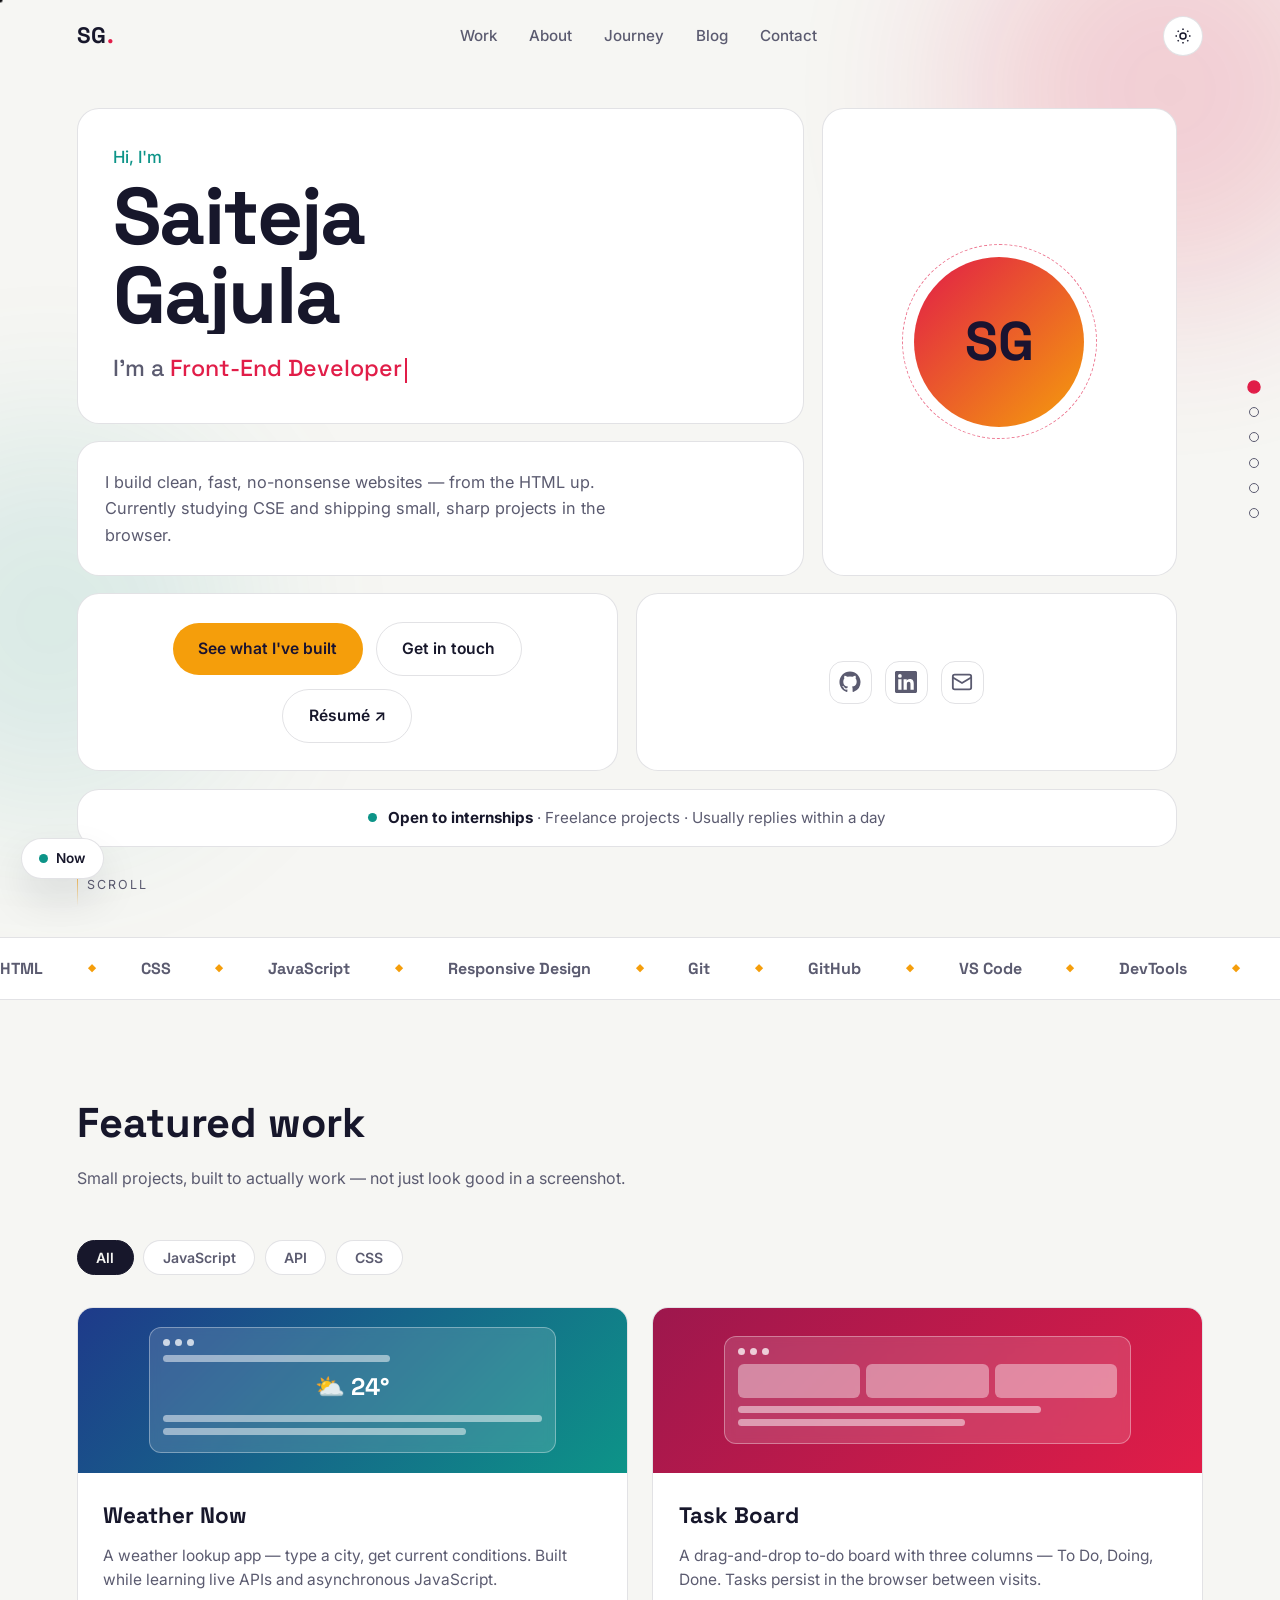
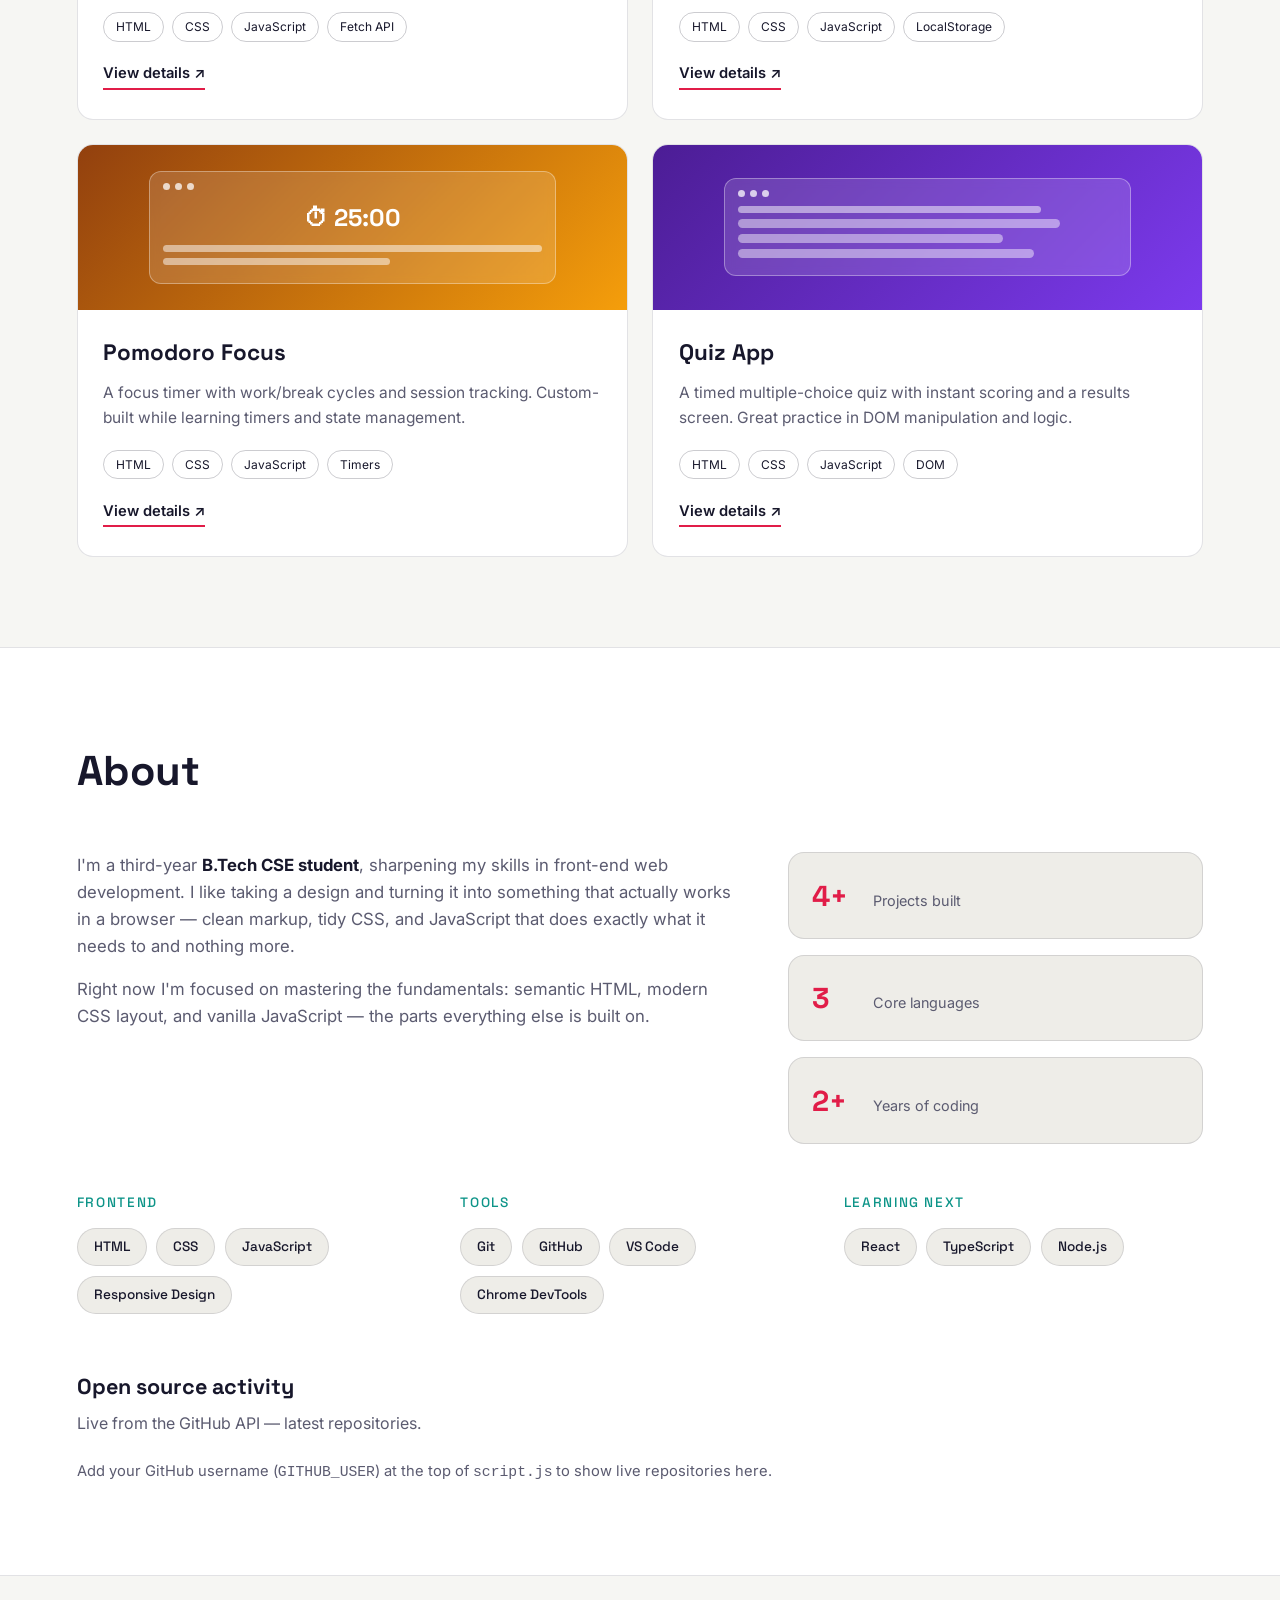
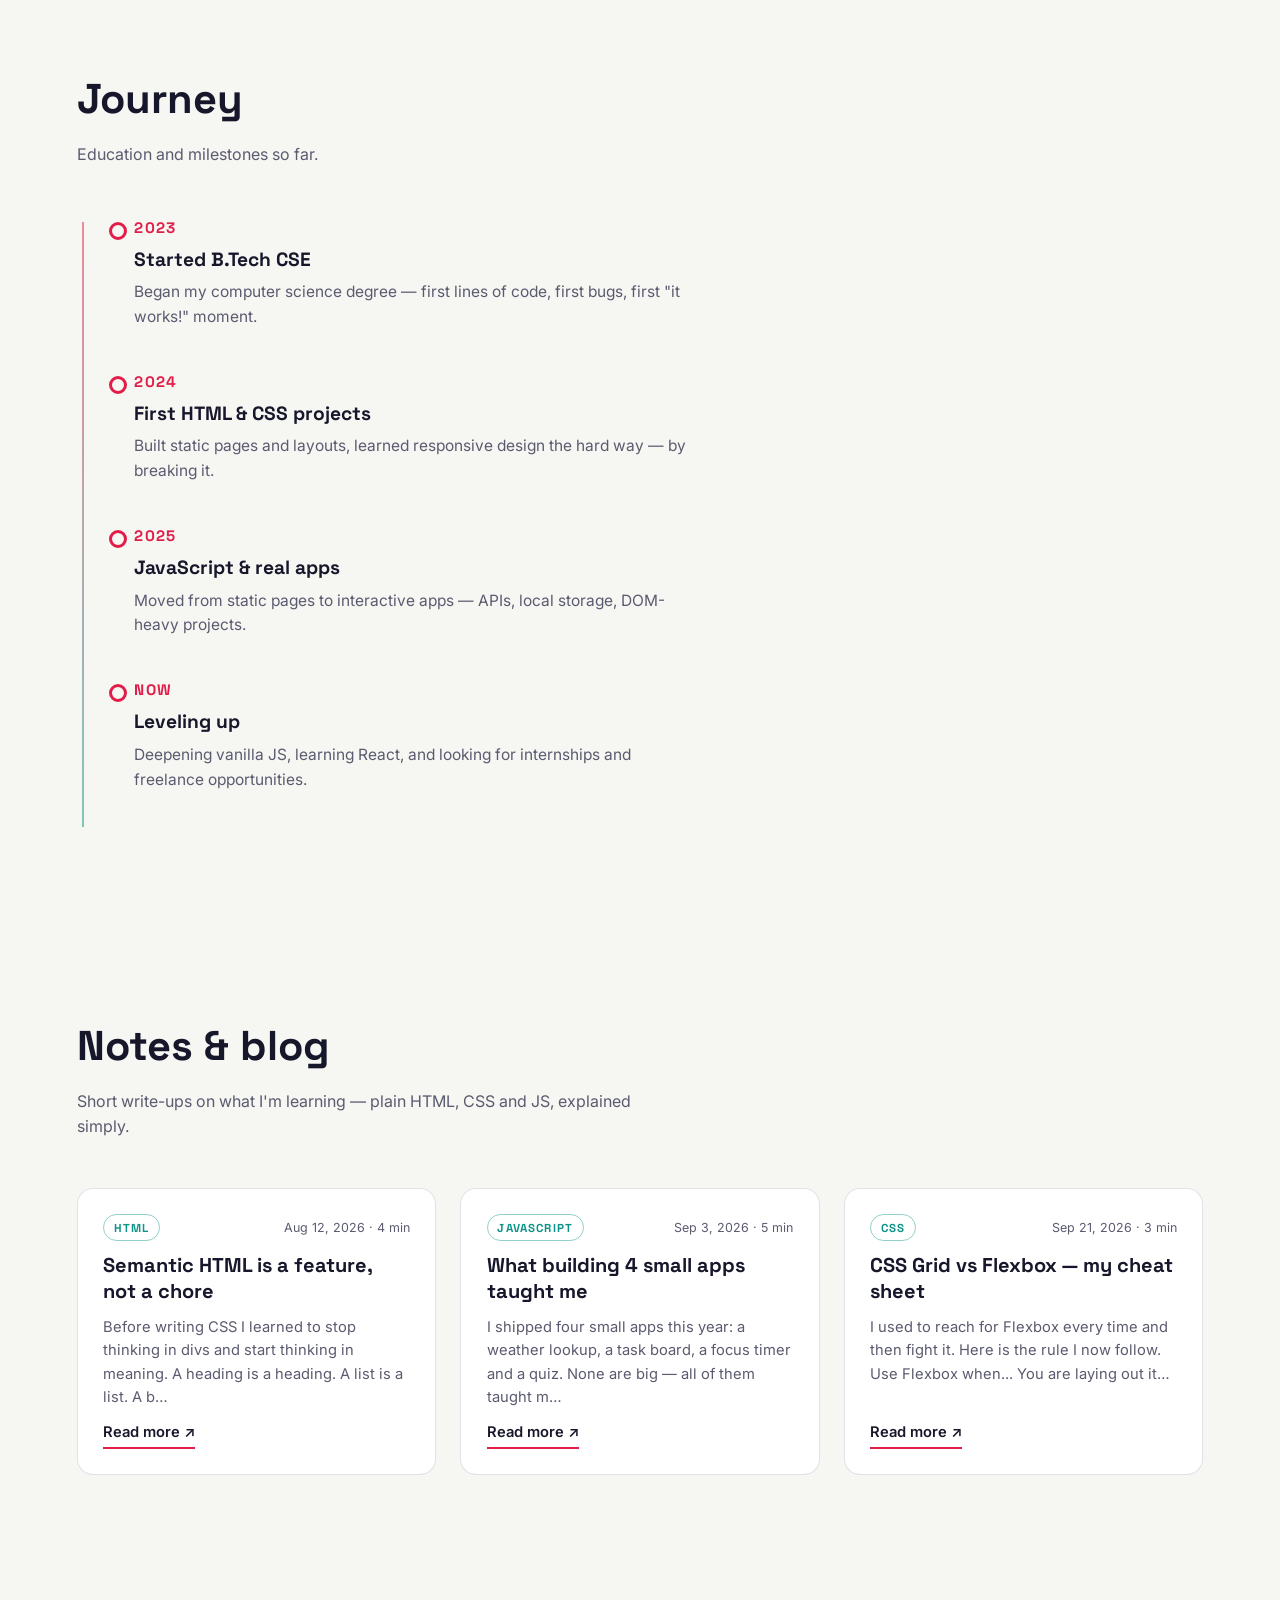
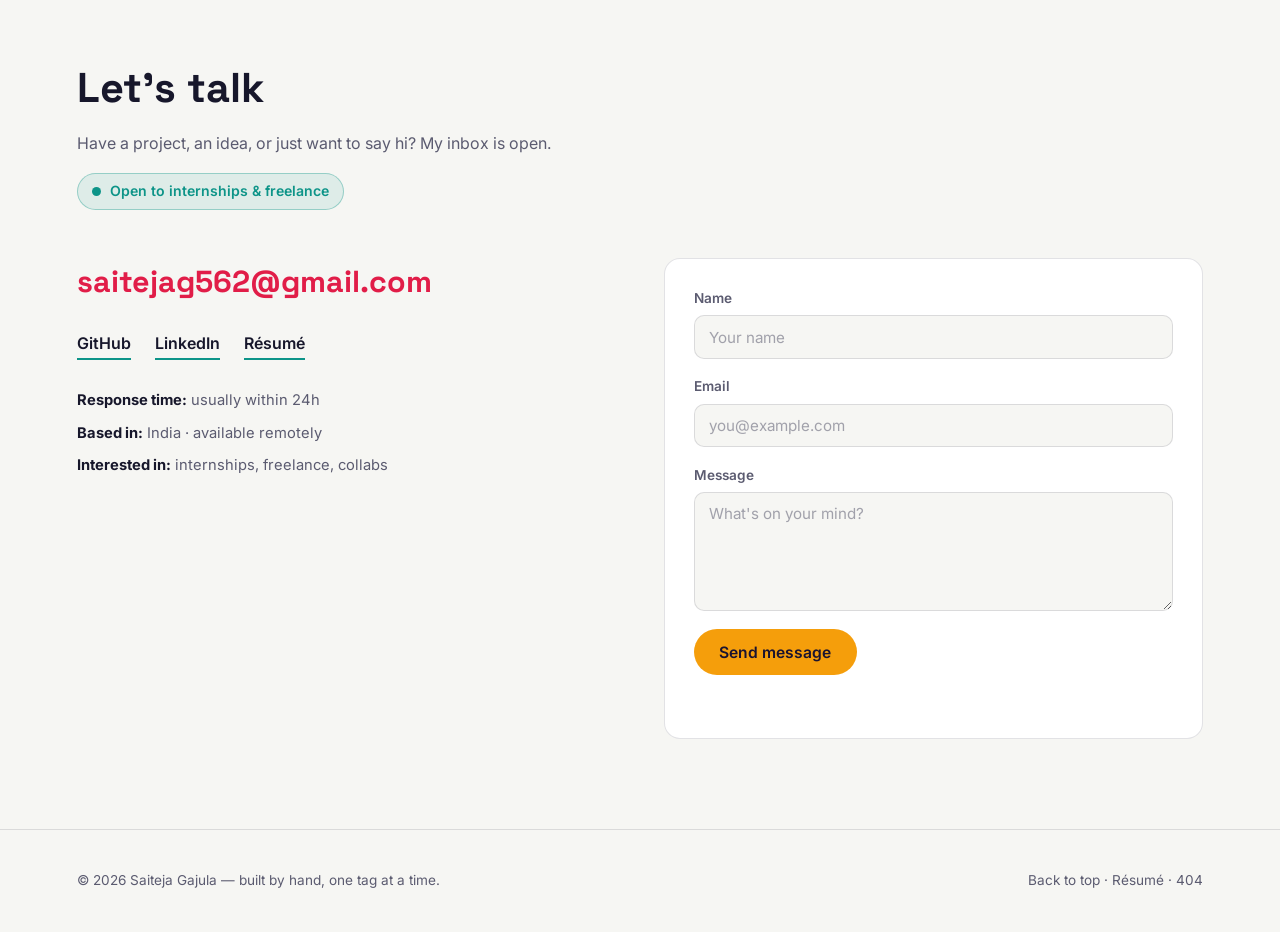
==== index.html @ e269ee2a "Initial portfolio: static site with dark mode, blog, PWA and modals" ====
<!DOCTYPE html>
<html lang="en">
<head>
  <meta charset="UTF-8">
  <meta name="viewport" content="width=device-width, initial-scale=1.0">
  <title>Saiteja Gajula — Front-End Web Developer</title>
  <meta name="description" content="Portfolio of Saiteja Gajula, a front-end web developer and B.Tech CSE student building clean, fast, responsive websites with HTML, CSS and JavaScript.">
  <meta name="author" content="Saiteja Gajula">
  <meta name="color-scheme" content="light dark">
  <meta name="theme-color" id="theme-color" content="#F6F6F3">
  <meta property="og:title" content="Saiteja Gajula — Front-End Web Developer">
  <meta property="og:description" content="I build clean, fast, no-nonsense websites — from the HTML up.">
  <meta property="og:type" content="website">
  <meta property="og:image" content="og.png">
  <meta name="twitter:card" content="summary_large_image">
  <meta name="twitter:title" content="Saiteja Gajula — Front-End Web Developer">
  <meta name="twitter:description" content="I build clean, fast, no-nonsense websites — from the HTML up.">
  <meta name="twitter:image" content="og.png">
  <link rel="icon" href="data:image/svg+xml,%3Csvg xmlns='http://www.w3.org/2000/svg' viewBox='0 0 64 64'%3E%3Crect width='64' height='64' rx='14' fill='%23F59E0B'/%3E%3Ctext x='32' y='44' font-family='Arial,sans-serif' font-size='30' font-weight='bold' fill='%2317172B' text-anchor='middle'%3ESG%3C/text%3E%3C/svg%3E">
  <link rel="manifest" href="manifest.json">
  <link rel="preconnect" href="https://fonts.googleapis.com">
  <link rel="preconnect" href="https://fonts.gstatic.com" crossorigin>
  <link href="https://fonts.googleapis.com/css2?family=Space+Grotesk:wght@500;700&family=Inter:wght@400;500;600&display=swap" rel="stylesheet">
  <link rel="stylesheet" href="style.css">
  <script>
    (function () {
      try {
        var t = localStorage.getItem('theme');
        if (!t) t = window.matchMedia('(prefers-color-scheme: dark)').matches ? 'dark' : 'light';
        document.documentElement.setAttribute('data-theme', t);
      } catch (e) { document.documentElement.setAttribute('data-theme', 'light'); }
    })();
  </script>
</head>
<body>

<a class="skip-link" href="#main">Skip to content</a>

<div class="loader" id="loader" aria-hidden="true">
  <div class="loader-mark">SG<span>.</span></div>
  <div class="loader-bar"><i></i></div>
</div>

<div class="progress" id="progress" aria-hidden="true"></div>
<div class="cursor" id="cursor" aria-hidden="true"></div>
<div class="cursor-dot" id="cursor-dot" aria-hidden="true"></div>

<div class="blob blob-1" aria-hidden="true"></div>
<div class="blob blob-2" aria-hidden="true"></div>

<header class="nav" id="top">
  <a href="#top" class="nav-mark" aria-label="Saiteja Gajula — home">SG<span class="nav-dot">.</span></a>
  <nav class="nav-links" id="nav-links" aria-label="Primary">
    <a href="#work">Work</a>
    <a href="#about">About</a>
    <a href="#journey">Journey</a>
    <a href="#blog">Blog</a>
    <a href="#contact">Contact</a>
  </nav>
  <div class="nav-actions">
    <button class="theme-toggle" id="theme-toggle" aria-label="Switch to dark mode">
      <svg class="icon-sun" viewBox="0 0 24 24" width="18" height="18" fill="none" stroke="currentColor" stroke-width="2" aria-hidden="true"><circle cx="12" cy="12" r="4"/><path d="M12 2v2m0 16v2M4.9 4.9l1.4 1.4m11.4 11.4 1.4 1.4M2 12h2m16 0h2M4.9 19.1l1.4-1.4M17.7 6.3l1.4-1.4"/></svg>
      <svg class="icon-moon" viewBox="0 0 24 24" width="18" height="18" fill="currentColor" aria-hidden="true"><path d="M21 12.8A9 9 0 1 1 11.2 3a7 7 0 0 0 9.8 9.8z"/></svg>
    </button>
    <button class="nav-toggle" id="nav-toggle" aria-label="Toggle menu" aria-expanded="false" aria-controls="nav-links">
      <span></span><span></span>
    </button>
  </div>
</header>

<nav class="dot-nav" id="dot-nav" aria-label="Section shortcuts">
  <a href="#hero" data-label="Home" aria-label="Home"></a>
  <a href="#work" data-label="Work" aria-label="Work"></a>
  <a href="#about" data-label="About" aria-label="About"></a>
  <a href="#journey" data-label="Journey" aria-label="Journey"></a>
  <a href="#blog" data-label="Blog" aria-label="Blog"></a>
  <a href="#contact" data-label="Contact" aria-label="Contact"></a>
</nav>

<details class="now-chip" id="now-chip">
  <summary><span class="status-dot"></span> Now</summary>
  <div class="now-pop">
    <h3>Currently</h3>
    <ul>
      <li>Deepening vanilla JS + DOM patterns</li>
      <li>Learning React fundamentals</li>
      <li>Open to internships &amp; freelance</li>
    </ul>
  </div>
</details>

<main id="main">

  <!-- ============ HERO (bento) ============ -->
  <section class="hero" id="hero">
    <div class="bento">
      <div class="tile b-name reveal">
        <p class="hero-kicker">Hi, I'm</p>
        <h1 class="hero-name">Saiteja<br>Gajula</h1>
        <p class="hero-role">I'm a <span id="rotator" class="rotator">Front-End Developer</span><span class="caret" aria-hidden="true"></span></p>
      </div>

      <div class="tile b-avatar reveal" aria-hidden="true">
        <div class="avatar"><span>SG</span></div>
        <span class="avatar-ring"></span>
      </div>

      <div class="tile b-line reveal">
        <p>I build clean, fast, no-nonsense websites — from the HTML up. Currently studying CSE and shipping small, sharp projects in the browser.</p>
      </div>

      <div class="tile b-cta reveal">
        <a href="#work" class="hero-cta ripple">See what I've built</a>
        <a href="#contact" class="hero-cta hero-cta-ghost ripple">Get in touch</a>
        <a href="resume.html" target="_blank" rel="noopener" class="hero-cta hero-cta-ghost ripple">Résumé ↗</a>
      </div>

      <div class="tile b-social reveal">
        <a href="https://github.com/" target="_blank" rel="noopener" aria-label="GitHub">
          <svg viewBox="0 0 24 24" width="22" height="22" fill="currentColor" aria-hidden="true"><path d="M12 .5C5.65.5.5 5.65.5 12c0 5.08 3.29 9.39 7.86 10.91.58.11.79-.25.79-.56v-2.17c-3.2.7-3.87-1.37-3.87-1.37-.52-1.33-1.28-1.68-1.28-1.68-1.04-.71.08-.7.08-.7 1.15.08 1.76 1.18 1.76 1.18 1.02 1.76 2.68 1.25 3.34.96.1-.75.4-1.25.72-1.54-2.55-.29-5.23-1.28-5.23-5.68 0-1.26.45-2.28 1.18-3.09-.12-.29-.51-1.46.11-3.05 0 0 .96-.31 3.15 1.18a10.9 10.9 0 0 1 5.74 0c2.19-1.49 3.15-1.18 3.15-1.18.62 1.59.23 2.76.11 3.05.74.81 1.18 1.83 1.18 3.09 0 4.41-2.69 5.38-5.25 5.67.41.36.78 1.06.78 2.14v3.17c0 .31.21.68.8.56A11.51 11.51 0 0 0 23.5 12C23.5 5.65 18.35.5 12 .5z"/></svg>
        </a>
        <a href="https://www.linkedin.com/" target="_blank" rel="noopener" aria-label="LinkedIn">
          <svg viewBox="0 0 24 24" width="22" height="22" fill="currentColor" aria-hidden="true"><path d="M20.45 20.45h-3.55v-5.57c0-1.33-.03-3.04-1.85-3.04-1.85 0-2.14 1.45-2.14 2.94v5.67H9.36V9h3.41v1.56h.05c.47-.9 1.63-1.85 3.36-1.85 3.6 0 4.27 2.37 4.27 5.45v6.29zM5.34 7.43a2.06 2.06 0 1 1 0-4.12 2.06 2.06 0 0 1 0 4.12zM7.12 20.45H3.55V9h3.57v11.45zM22.22 0H1.77C.79 0 0 .77 0 1.72v20.55C0 23.23.79 24 1.77 24h20.45c.98 0 1.78-.77 1.78-1.73V1.72C24 .77 23.2 0 22.22 0z"/></svg>
        </a>
        <a href="mailto:saitejag562@gmail.com" aria-label="Email">
          <svg viewBox="0 0 24 24" width="22" height="22" fill="none" stroke="currentColor" stroke-width="2" aria-hidden="true"><rect x="2" y="4" width="20" height="16" rx="2"/><path d="m2 7 10 6L22 7"/></svg>
        </a>
      </div>

      <div class="tile b-status reveal">
        <span class="status-dot"></span>
        <p><strong>Open to internships</strong> · Freelance projects · Usually replies within a day</p>
      </div>
    </div>

    <a href="#work" class="scroll-hint" aria-label="Scroll to projects"><span></span> scroll</a>
  </section>

  <!-- ============ MARQUEE ============ -->
  <div class="marquee" aria-hidden="true">
    <div class="marquee-track">
      <div class="marquee-group">
        <span>HTML</span><span>CSS</span><span>JavaScript</span><span>Responsive Design</span><span>Git</span><span>GitHub</span><span>VS Code</span><span>DevTools</span><span>Fetch API</span><span>LocalStorage</span>
      </div>
      <div class="marquee-group">
        <span>HTML</span><span>CSS</span><span>JavaScript</span><span>Responsive Design</span><span>Git</span><span>GitHub</span><span>VS Code</span><span>DevTools</span><span>Fetch API</span><span>LocalStorage</span>
      </div>
    </div>
  </div>

  <!-- ============ WORK ============ -->
  <section id="work" class="work">
    <div class="section-head reveal">
      <h2 class="section-title">Featured work</h2>
      <p class="section-sub">Small projects, built to actually work — not just look good in a screenshot.</p>
    </div>

    <div class="filters reveal" role="group" aria-label="Filter projects">
      <button class="filter active" data-filter="all" aria-pressed="true">All</button>
      <button class="filter" data-filter="js" aria-pressed="false">JavaScript</button>
      <button class="filter" data-filter="api" aria-pressed="false">API</button>
      <button class="filter" data-filter="css" aria-pressed="false">CSS</button>
    </div>

    <div class="project-grid" id="project-grid">
      <article class="project-card reveal tilt" data-tags="js api" data-project="weather" role="button" tabindex="0" aria-label="Weather Now — view details">
        <div class="project-visual visual-weather" aria-hidden="true">
          <div class="shot">
            <div class="shot-top"><i></i><i></i><i></i></div>
            <div class="shot-line w60"></div>
            <div class="shot-emoji">⛅ 24°</div>
            <div class="shot-line"></div>
            <div class="shot-line w80"></div>
          </div>
        </div>
        <div class="project-body">
          <h3>Weather Now</h3>
          <p>A weather lookup app — type a city, get current conditions. Built while learning live APIs and asynchronous JavaScript.</p>
          <ul class="tags"><li>HTML</li><li>CSS</li><li>JavaScript</li><li>Fetch API</li></ul>
          <span class="proj-more">View details <span aria-hidden="true">↗</span></span>
        </div>
      </article>

      <article class="project-card reveal tilt" data-tags="js css" data-project="task" role="button" tabindex="0" aria-label="Task Board — view details">
        <div class="project-visual visual-task" aria-hidden="true">
          <div class="shot">
            <div class="shot-top"><i></i><i></i><i></i></div>
            <div class="shot-cols"><span></span><span></span><span></span></div>
            <div class="shot-line w80"></div>
            <div class="shot-line w60"></div>
          </div>
        </div>
        <div class="project-body">
          <h3>Task Board</h3>
          <p>A drag-and-drop to-do board with three columns — To Do, Doing, Done. Tasks persist in the browser between visits.</p>
          <ul class="tags"><li>HTML</li><li>CSS</li><li>JavaScript</li><li>LocalStorage</li></ul>
          <span class="proj-more">View details <span aria-hidden="true">↗</span></span>
        </div>
      </article>

      <article class="project-card reveal tilt" data-tags="js css" data-project="pomo" role="button" tabindex="0" aria-label="Pomodoro Focus — view details">
        <div class="project-visual visual-pomo" aria-hidden="true">
          <div class="shot">
            <div class="shot-top"><i></i><i></i><i></i></div>
            <div class="shot-emoji">⏱ 25:00</div>
            <div class="shot-line"></div>
            <div class="shot-line w60"></div>
          </div>
        </div>
        <div class="project-body">
          <h3>Pomodoro Focus</h3>
          <p>A focus timer with work/break cycles and session tracking. Custom-built while learning timers and state management.</p>
          <ul class="tags"><li>HTML</li><li>CSS</li><li>JavaScript</li><li>Timers</li></ul>
          <span class="proj-more">View details <span aria-hidden="true">↗</span></span>
        </div>
      </article>

      <article class="project-card reveal tilt" data-tags="js css" data-project="quiz" role="button" tabindex="0" aria-label="Quiz App — view details">
        <div class="project-visual visual-quiz" aria-hidden="true">
          <div class="shot">
            <div class="shot-top"><i></i><i></i><i></i></div>
            <div class="shot-line w80"></div>
            <div class="shot-opt"></div>
            <div class="shot-opt"></div>
            <div class="shot-opt"></div>
          </div>
        </div>
        <div class="project-body">
          <h3>Quiz App</h3>
          <p>A timed multiple-choice quiz with instant scoring and a results screen. Great practice in DOM manipulation and logic.</p>
          <ul class="tags"><li>HTML</li><li>CSS</li><li>JavaScript</li><li>DOM</li></ul>
          <span class="proj-more">View details <span aria-hidden="true">↗</span></span>
        </div>
      </article>
    </div>
    <p class="filter-empty" id="filter-empty" hidden>No projects match that filter yet.</p>
  </section>

  <!-- ============ ABOUT ============ -->
  <section id="about" class="about">
    <div class="section-head reveal">
      <h2 class="section-title">About</h2>
    </div>
    <div class="about-grid">
      <div class="about-text reveal">
        <p>I'm a third-year <strong>B.Tech CSE student</strong>, sharpening my skills in front-end web development. I like taking a design and turning it into something that actually works in a browser — clean markup, tidy CSS, and JavaScript that does exactly what it needs to and nothing more.</p>
        <p>Right now I'm focused on mastering the fundamentals: semantic HTML, modern CSS layout, and vanilla JavaScript — the parts everything else is built on.</p>
      </div>
      <div class="about-stats reveal">
        <div class="stat"><span class="stat-num" data-count="4" data-suffix="+">0</span><span class="stat-label">Projects built</span></div>
        <div class="stat"><span class="stat-num" data-count="3" data-suffix="">0</span><span class="stat-label">Core languages</span></div>
        <div class="stat"><span class="stat-num" data-count="2" data-suffix="+">0</span><span class="stat-label">Years of coding</span></div>
      </div>
    </div>
    <div class="skill-groups reveal">
      <div class="skill-group">
        <h3>Frontend</h3>
        <div class="skills"><span>HTML</span><span>CSS</span><span>JavaScript</span><span>Responsive Design</span></div>
      </div>
      <div class="skill-group">
        <h3>Tools</h3>
        <div class="skills"><span>Git</span><span>GitHub</span><span>VS Code</span><span>Chrome DevTools</span></div>
      </div>
      <div class="skill-group">
        <h3>Learning next</h3>
        <div class="skills"><span>React</span><span>TypeScript</span><span>Node.js</span></div>
      </div>
    </div>

    <div class="github-block reveal">
      <div class="section-head gh-head">
        <h3>Open source activity</h3>
        <p class="section-sub">Live from the GitHub API — latest repositories.</p>
      </div>
      <div class="repos" id="repos" aria-live="polite">
        <p class="repos-note">Loading repositories…</p>
      </div>
    </div>
  </section>

  <!-- ============ JOURNEY ============ -->
  <section id="journey" class="journey">
    <div class="section-head reveal">
      <h2 class="section-title">Journey</h2>
      <p class="section-sub">Education and milestones so far.</p>
    </div>
    <ol class="timeline">
      <li class="reveal">
        <div class="tl-year">2023</div>
        <div class="tl-body"><h3>Started B.Tech CSE</h3><p>Began my computer science degree — first lines of code, first bugs, first "it works!" moment.</p></div>
      </li>
      <li class="reveal">
        <div class="tl-year">2024</div>
        <div class="tl-body"><h3>First HTML &amp; CSS projects</h3><p>Built static pages and layouts, learned responsive design the hard way — by breaking it.</p></div>
      </li>
      <li class="reveal">
        <div class="tl-year">2025</div>
        <div class="tl-body"><h3>JavaScript &amp; real apps</h3><p>Moved from static pages to interactive apps — APIs, local storage, DOM-heavy projects.</p></div>
      </li>
      <li class="reveal">
        <div class="tl-year">Now</div>
        <div class="tl-body"><h3>Leveling up</h3><p>Deepening vanilla JS, learning React, and looking for internships and freelance opportunities.</p></div>
      </li>
    </ol>
  </section>

  <!-- ============ BLOG ============ -->
  <section id="blog" class="blog">
    <div class="section-head reveal">
      <h2 class="section-title">Notes &amp; blog</h2>
      <p class="section-sub">Short write-ups on what I'm learning — plain HTML, CSS and JS, explained simply.</p>
    </div>
    <div class="blog-grid" id="blog-grid"></div>
  </section>

  <!-- ============ CONTACT ============ -->
  <section id="contact" class="contact">
    <div class="section-head reveal">
      <h2 class="section-title">Let's talk</h2>
      <p class="section-sub">Have a project, an idea, or just want to say hi? My inbox is open.</p>
      <span class="availability"><span class="status-dot"></span> Open to internships &amp; freelance</span>
    </div>
    <div class="contact-grid">
      <div class="contact-info reveal">
        <a href="mailto:saitejag562@gmail.com" class="contact-email">saitejag562@gmail.com</a>
        <div class="socials">
          <a href="https://github.com/" target="_blank" rel="noopener">GitHub</a>
          <a href="https://www.linkedin.com/" target="_blank" rel="noopener">LinkedIn</a>
          <a href="resume.html" target="_blank" rel="noopener">Résumé</a>
        </div>
        <ul class="contact-facts">
          <li><strong>Response time:</strong> usually within 24h</li>
          <li><strong>Based in:</strong> India · available remotely</li>
          <li><strong>Interested in:</strong> internships, freelance, collabs</li>
        </ul>
      </div>
      <form class="contact-form reveal" id="contact-form" novalidate>
        <div class="form-row">
          <label for="f-name">Name</label>
          <input id="f-name" name="name" type="text" placeholder="Your name" required autocomplete="name">
        </div>
        <div class="form-row">
          <label for="f-email">Email</label>
          <input id="f-email" name="email" type="email" placeholder="you@example.com" required autocomplete="email">
        </div>
        <div class="form-row">
          <label for="f-message">Message</label>
          <textarea id="f-message" name="message" rows="5" placeholder="What's on your mind?" required></textarea>
        </div>
        <div class="hp" aria-hidden="true">
          <label for="f-website">Website</label>
          <input id="f-website" name="website" type="text" tabindex="-1" autocomplete="off">
        </div>
        <button type="submit" class="hero-cta form-submit ripple">Send message</button>
        <p class="form-note" id="form-note" role="status" aria-live="polite"></p>
      </form>
    </div>
  </section>
</main>

<footer>
  <p>© <span id="year">2026</span> Saiteja Gajula — built by hand, one tag at a time.</p>
  <p class="foot-links"><a href="#top">Back to top</a> · <a href="resume.html" target="_blank" rel="noopener">Résumé</a> · <a href="404.html">404</a></p>
</footer>

<button class="back-top" id="back-top" aria-label="Back to top" hidden>
  <svg viewBox="0 0 24 24" width="18" height="18" fill="none" stroke="currentColor" stroke-width="2.5" aria-hidden="true"><path d="M12 19V5m-7 7 7-7 7 7"/></svg>
</button>

<div class="modal" id="modal" hidden>
  <div class="modal-backdrop" data-close></div>
  <div class="modal-card" role="dialog" aria-modal="true" aria-labelledby="modal-title">
    <button class="modal-close" id="modal-close" aria-label="Close dialog">
      <svg viewBox="0 0 24 24" width="18" height="18" fill="none" stroke="currentColor" stroke-width="2.5" aria-hidden="true"><path d="M18 6 6 18M6 6l12 12"/></svg>
    </button>
    <div class="modal-visual" id="modal-visual" aria-hidden="true"></div>
    <div class="modal-body" id="modal-body"></div>
  </div>
</div>

<script src="script.js"></script>
</body>
</html>
---- style.css ----
/* Saiteja Gajula — Portfolio */

:root {
  --bg: #F6F6F3;
  --bg-2: #FFFFFF;
  --bg-3: #EEEDE8;
  --coral: #E11D48;
  --yellow: #F59E0B;
  --mint: #0D9488;
  --text: #17172B;
  --muted: #5B5B70;
  --line: rgba(23, 23, 43, 0.12);
  --shadow: 0 20px 40px rgba(23, 23, 43, 0.10);
  --font-display: 'Space Grotesk', sans-serif;
  --font-body: 'Inter', sans-serif;
  --radius: 16px;
  --nav-h: 72px;
}

[data-theme="dark"] {
  --bg: #0E0E1A;
  --bg-2: #171728;
  --bg-3: #1F1F38;
  --coral: #FB7185;
  --yellow: #FBBF24;
  --mint: #2DD4BF;
  --text: #ECECF5;
  --muted: #A3A3BD;
  --line: rgba(255, 255, 255, 0.14);
  --shadow: 0 20px 40px rgba(0, 0, 0, 0.4);
}

* { margin: 0; padding: 0; box-sizing: border-box; }

html { scroll-behavior: smooth; scroll-padding-top: calc(var(--nav-h) + 16px); }

body {
  background: var(--bg);
  color: var(--text);
  font-family: var(--font-body);
  line-height: 1.6;
  overflow-x: hidden;
  position: relative;
  transition: background 0.3s ease, color 0.3s ease;
}

::selection { background: var(--yellow); color: #1a1330; }

img, svg { display: block; }

.sr-only {
  position: absolute;
  width: 1px; height: 1px;
  overflow: hidden;
  clip: rect(0 0 0 0);
  white-space: nowrap;
}

/* Skip link */
.skip-link {
  position: fixed;
  top: -100px;
  left: 1rem;
  z-index: 160;
  background: var(--yellow);
  color: #1a1330;
  padding: 0.6rem 1.2rem;
  border-radius: 8px;
  font-weight: 600;
  text-decoration: none;
  transition: top 0.2s ease;
}
.skip-link:focus { top: 1rem; }

/* Loader */
.loader {
  position: fixed;
  inset: 0;
  z-index: 200;
  background: var(--bg);
  display: grid;
  place-content: center;
  gap: 1.2rem;
  justify-items: center;
  transition: opacity 0.5s ease, visibility 0.5s ease;
}
.loader.done { opacity: 0; visibility: hidden; }
.loader-mark {
  font-family: var(--font-display);
  font-size: 3rem;
  font-weight: 700;
  letter-spacing: 0.02em;
}
.loader-mark span { color: var(--coral); }
.loader-bar {
  width: 180px;
  height: 3px;
  background: var(--line);
  border-radius: 3px;
  overflow: hidden;
}
.loader-bar i {
  display: block;
  height: 100%;
  width: 40%;
  background: linear-gradient(90deg, var(--coral), var(--yellow));
  border-radius: 3px;
  animation: load-slide 1s ease-in-out infinite;
}
@keyframes load-slide {
  0% { transform: translateX(-100%); }
  100% { transform: translateX(350%); }
}

/* Scroll progress */
.progress {
  position: fixed;
  top: 0;
  left: 0;
  width: 100%;
  height: 3px;
  background: linear-gradient(90deg, var(--coral), var(--yellow), var(--mint));
  transform: scaleX(0);
  transform-origin: 0 50%;
  z-index: 110;
  pointer-events: none;
}

/* Custom cursor */
.cursor, .cursor-dot {
  position: fixed;
  top: 0;
  left: 0;
  pointer-events: none;
  z-index: 170;
  border-radius: 50%;
  mix-blend-mode: difference;
}
.cursor {
  width: 34px;
  height: 34px;
  border: 1.5px solid #fff;
  transform: translate(-50%, -50%);
  transition: width 0.2s ease, height 0.2s ease, background 0.2s ease;
}
.cursor.hot {
  width: 54px;
  height: 54px;
  background: rgba(255, 255, 255, 0.28);
  border-color: transparent;
}
.cursor-dot {
  width: 5px;
  height: 5px;
  background: #fff;
  transform: translate(-50%, -50%);
}
@media (pointer: coarse) {
  .cursor, .cursor-dot { display: none; }
}

/* Decorative blobs */
.blob {
  position: fixed;
  border-radius: 50%;
  filter: blur(90px);
  z-index: 0;
  pointer-events: none;
}
.blob-1 { width: 420px; height: 420px; background: var(--coral); top: -120px; right: -100px; opacity: 0.18; }
.blob-2 { width: 380px; height: 380px; background: var(--mint); bottom: 10%; left: -140px; opacity: 0.12; }
[data-theme="dark"] .blob-1 { opacity: 0.14; }

/* ============ NAV ============ */
.nav {
  position: fixed;
  top: 0;
  left: 0;
  right: 0;
  z-index: 50;
  display: flex;
  justify-content: space-between;
  align-items: center;
  padding: 0 6vw;
  height: var(--nav-h);
  transition: background 0.3s ease, box-shadow 0.3s ease;
}
.nav.scrolled {
  background: color-mix(in srgb, var(--bg) 85%, transparent);
  backdrop-filter: blur(12px);
  -webkit-backdrop-filter: blur(12px);
  box-shadow: 0 1px 0 var(--line);
}
.nav-mark {
  font-family: var(--font-display);
  font-weight: 700;
  font-size: 1.4rem;
  color: var(--text);
  text-decoration: none;
  letter-spacing: 0.02em;
}
.nav-dot { color: var(--coral); }
.nav-links { display: flex; gap: 2rem; }
.nav-links a {
  color: var(--muted);
  text-decoration: none;
  font-size: 0.95rem;
  font-weight: 500;
  transition: color 0.2s ease;
  position: relative;
}
.nav-links a::after {
  content: '';
  position: absolute;
  left: 0;
  bottom: -6px;
  width: 100%;
  height: 2px;
  background: var(--coral);
  transform: scaleX(0);
  transform-origin: left;
  transition: transform 0.25s ease;
}
.nav-links a:hover, .nav-links a:focus-visible, .nav-links a.active { color: var(--text); }
.nav-links a.active::after, .nav-links a:hover::after { transform: scaleX(1); }

.nav-actions { display: flex; align-items: center; gap: 0.5rem; }

.theme-toggle {
  display: grid;
  place-items: center;
  width: 40px;
  height: 40px;
  border-radius: 50%;
  border: 1px solid var(--line);
  background: var(--bg-2);
  color: var(--text);
  cursor: pointer;
  transition: border-color 0.2s ease, transform 0.2s ease, background 0.2s ease;
}
.theme-toggle:hover { border-color: var(--yellow); transform: rotate(15deg); }
[data-theme="light"] .icon-moon { display: none; }
[data-theme="dark"] .icon-sun { display: none; }

/* Hamburger */
.nav-toggle {
  display: none;
  flex-direction: column;
  gap: 6px;
  background: none;
  border: 0;
  cursor: pointer;
  padding: 8px;
}
.nav-toggle span {
  width: 24px;
  height: 2px;
  background: var(--text);
  border-radius: 2px;
  transition: transform 0.25s ease;
}
.nav-toggle.open span:first-child { transform: translateY(4px) rotate(45deg); }
.nav-toggle.open span:last-child { transform: translateY(-4px) rotate(-45deg); }

/* Dot nav */
.dot-nav {
  position: fixed;
  right: 1.3rem;
  top: 50%;
  transform: translateY(-50%);
  z-index: 40;
  display: flex;
  flex-direction: column;
  gap: 0.95rem;
}
.dot-nav a {
  width: 10px;
  height: 10px;
  border-radius: 50%;
  border: 1.5px solid var(--muted);
  position: relative;
  transition: transform 0.25s ease, background 0.25s ease, border-color 0.25s ease;
}
.dot-nav a:hover { border-color: var(--coral); transform: scale(1.25); }
.dot-nav a.active {
  background: var(--coral);
  border-color: var(--coral);
  transform: scale(1.35);
}
.dot-nav a::after {
  content: attr(data-label);
  position: absolute;
  right: 20px;
  top: 50%;
  transform: translateY(-50%);
  font-family: var(--font-body);
  font-size: 0.72rem;
  font-weight: 600;
  letter-spacing: 0.04em;
  color: var(--text);
  background: var(--bg-2);
  border: 1px solid var(--line);
  padding: 0.2rem 0.55rem;
  border-radius: 6px;
  white-space: nowrap;
  opacity: 0;
  pointer-events: none;
  transition: opacity 0.2s ease;
}
.dot-nav a:hover::after, .dot-nav a:focus-visible::after { opacity: 1; }
@media (max-width: 1100px) { .dot-nav { display: none; } }

/* Now chip */
.now-chip {
  position: fixed;
  left: 1.3rem;
  bottom: 1.3rem;
  z-index: 45;
}
.now-chip summary {
  list-style: none;
  cursor: pointer;
  display: inline-flex;
  align-items: center;
  gap: 0.5rem;
  background: var(--bg-2);
  border: 1px solid var(--line);
  border-radius: 100px;
  padding: 0.55rem 1.1rem;
  font-size: 0.85rem;
  font-weight: 600;
  color: var(--text);
  box-shadow: var(--shadow);
  transition: border-color 0.2s ease;
}
.now-chip summary::-webkit-details-marker { display: none; }
.now-chip summary:hover { border-color: var(--mint); }
.now-chip[open] summary { border-radius: 16px 16px 0 0; }
.now-pop {
  position: absolute;
  bottom: 100%;
  left: 0;
  width: 270px;
  background: var(--bg-2);
  border: 1px solid var(--line);
  border-radius: 16px 16px 16px 0;
  padding: 1.1rem;
  box-shadow: var(--shadow);
}
.now-pop h3 {
  font-family: var(--font-display);
  font-size: 0.78rem;
  letter-spacing: 0.12em;
  text-transform: uppercase;
  color: var(--mint);
  margin-bottom: 0.6rem;
}
.now-pop ul { list-style: none; display: grid; gap: 0.5rem; }
.now-pop li {
  font-size: 0.88rem;
  color: var(--muted);
  padding-left: 1rem;
  position: relative;
}
.now-pop li::before {
  content: '';
  position: absolute;
  left: 0;
  top: 0.55em;
  width: 6px;
  height: 6px;
  border-radius: 50%;
  background: var(--coral);
}

.status-dot {
  width: 9px;
  height: 9px;
  border-radius: 50%;
  background: var(--mint);
  display: inline-block;
  flex-shrink: 0;
  box-shadow: 0 0 0 0 color-mix(in srgb, var(--mint) 60%, transparent);
  animation: pulse 2s infinite;
}
@keyframes pulse {
  0% { box-shadow: 0 0 0 0 color-mix(in srgb, var(--mint) 55%, transparent); }
  70% { box-shadow: 0 0 0 8px transparent; }
  100% { box-shadow: 0 0 0 0 transparent; }
}

main { position: relative; z-index: 1; }

/* ============ HERO / BENTO ============ */
.hero {
  min-height: 100svh;
  display: flex;
  flex-direction: column;
  justify-content: center;
  padding: calc(var(--nav-h) + 4vh) 6vw 10vh;
  position: relative;
}
.bento {
  display: grid;
  grid-template-columns: repeat(6, 1fr);
  gap: 1.1rem;
  max-width: 1100px;
}
.tile {
  background: var(--bg-2);
  border: 1px solid var(--line);
  border-radius: 22px;
  padding: 1.7rem;
  display: flex;
  flex-direction: column;
  justify-content: center;
  min-height: 110px;
  position: relative;
  overflow: hidden;
  transition: background 0.3s ease, border-color 0.3s ease, transform 0.25s ease;
}
.tile:hover { border-color: color-mix(in srgb, var(--coral) 45%, var(--line)); }

.b-name { grid-column: span 4; padding: 2.2rem; }
.b-avatar { grid-column: span 2; grid-row: span 2; align-items: center; padding: 1rem; }
.b-line { grid-column: span 4; }
.b-cta { grid-column: span 3; flex-direction: row; flex-wrap: wrap; gap: 0.8rem; align-items: center; }
.b-social { grid-column: span 3; flex-direction: row; gap: 0.8rem; align-items: center; }
.b-status { grid-column: span 6; flex-direction: row; gap: 0.7rem; align-items: center; min-height: auto; padding: 1rem 1.7rem; }

.hero-kicker {
  color: var(--mint);
  font-size: 1.05rem;
  font-weight: 500;
  margin-bottom: 0.4rem;
}
.hero-name {
  font-family: var(--font-display);
  font-weight: 700;
  font-size: clamp(2.6rem, 7vw, 5rem);
  line-height: 0.98;
  letter-spacing: -0.02em;
  background: linear-gradient(120deg, var(--text) 60%, var(--coral));
  -webkit-background-clip: text;
  background-clip: text;
  -webkit-text-fill-color: transparent;
}
.hero-role {
  font-family: var(--font-display);
  font-weight: 500;
  font-size: clamp(1.05rem, 2.4vw, 1.45rem);
  color: var(--muted);
  margin-top: 1rem;
}
.rotator { color: var(--coral); }
.caret {
  display: inline-block;
  width: 2px;
  height: 1.1em;
  background: var(--coral);
  margin-left: 3px;
  vertical-align: text-bottom;
  animation: blink 1s step-end infinite;
}
@keyframes blink { 50% { opacity: 0; } }

.b-line p { color: var(--muted); font-size: 1.02rem; max-width: 56ch; }

/* Avatar */
.avatar {
  width: clamp(120px, 14vw, 170px);
  height: clamp(120px, 14vw, 170px);
  border-radius: 50%;
  display: grid;
  place-items: center;
  background: linear-gradient(135deg, var(--coral), var(--yellow));
  position: relative;
  z-index: 1;
}
.avatar span {
  font-family: var(--font-display);
  font-weight: 700;
  font-size: clamp(2.4rem, 5vw, 3.4rem);
  color: #1a1330;
}
.avatar-ring {
  position: absolute;
  width: clamp(140px, 16vw, 195px);
  height: clamp(140px, 16vw, 195px);
  border-radius: 50%;
  border: 1.5px dashed color-mix(in srgb, var(--coral) 60%, transparent);
  animation: spin 18s linear infinite;
}
@keyframes spin { to { transform: rotate(360deg); } }

/* CTA buttons */
.hero-cta {
  position: relative;
  overflow: hidden;
  display: inline-block;
  padding: 0.85rem 1.6rem;
  background: var(--yellow);
  color: #1a1330;
  font-weight: 600;
  text-decoration: none;
  border: 0;
  border-radius: 100px;
  font-size: 0.98rem;
  font-family: var(--font-body);
  cursor: pointer;
  transition: transform 0.2s ease, box-shadow 0.2s ease, background 0.2s ease;
}
.hero-cta:hover, .hero-cta:focus-visible {
  transform: translateY(-2px);
  box-shadow: 0 10px 30px rgba(245, 158, 11, 0.3);
}
[data-theme="dark"] .hero-cta { color: #1a1330; }
.hero-cta-ghost {
  background: transparent;
  color: var(--text);
  border: 1px solid var(--line);
}
.hero-cta-ghost:hover, .hero-cta-ghost:focus-visible { box-shadow: none; border-color: var(--mint); }
.ripple-ink {
  position: absolute;
  border-radius: 50%;
  background: rgba(0, 0, 0, 0.22);
  transform: translate(-50%, -50%) scale(0);
  animation: rip 0.6s ease-out forwards;
  pointer-events: none;
}
@keyframes rip {
  to { transform: translate(-50%, -50%) scale(1); opacity: 0; }
}

/* Socials in bento */
.b-social a {
  color: var(--muted);
  padding: 0.6rem;
  border: 1px solid var(--line);
  border-radius: 14px;
  display: grid;
  place-items: center;
  transition: color 0.2s ease, border-color 0.2s ease, transform 0.2s ease;
}
.b-social a:hover, .b-social a:focus-visible {
  color: var(--coral);
  border-color: var(--coral);
  transform: translateY(-3px);
}
.b-status p { font-size: 0.95rem; color: var(--muted); }
.b-status strong { color: var(--text); }

.scroll-hint {
  position: absolute;
  bottom: 3.5vh;
  left: 6vw;
  color: var(--muted);
  font-size: 0.78rem;
  letter-spacing: 0.15em;
  text-transform: uppercase;
  text-decoration: none;
  display: flex;
  align-items: center;
  gap: 0.6rem;
}
.scroll-hint span {
  width: 1px;
  height: 42px;
  background: linear-gradient(var(--yellow), transparent);
  animation: drip 1.8s ease-in-out infinite;
}
@keyframes drip { 0%, 100% { transform: scaleY(0.6); opacity: 0.4; } 50% { transform: scaleY(1); opacity: 1; } }

/* ============ MARQUEE ============ */
.marquee {
  overflow: hidden;
  border-top: 1px solid var(--line);
  border-bottom: 1px solid var(--line);
  background: var(--bg-2);
  padding: 1.1rem 0;
  position: relative;
  z-index: 1;
}
.marquee-track {
  display: flex;
  width: max-content;
  animation: marq 30s linear infinite;
}
.marquee:hover .marquee-track { animation-play-state: paused; }
.marquee-group {
  display: flex;
  gap: 2.8rem;
  padding-right: 2.8rem;
}
.marquee-group span {
  font-family: var(--font-display);
  font-weight: 700;
  font-size: 1rem;
  color: var(--muted);
  white-space: nowrap;
  display: flex;
  align-items: center;
  gap: 2.8rem;
}
.marquee-group span::after {
  content: '◆';
  color: var(--yellow);
  font-size: 0.65rem;
}
@keyframes marq { to { transform: translateX(-50%); } }

/* ============ SECTIONS ============ */
section { padding: 10vh 6vw; }
.section-head { margin-bottom: 3rem; }
.section-title {
  font-family: var(--font-display);
  font-weight: 700;
  font-size: clamp(1.8rem, 4vw, 2.6rem);
  margin-bottom: 0.6rem;
}
.section-sub { color: var(--muted); max-width: 560px; }

/* ============ FILTERS ============ */
.filters {
  display: flex;
  flex-wrap: wrap;
  gap: 0.6rem;
  margin-bottom: 2rem;
}
.filter {
  padding: 0.5rem 1.15rem;
  border-radius: 100px;
  border: 1px solid var(--line);
  background: var(--bg-2);
  color: var(--muted);
  font-family: var(--font-body);
  font-weight: 600;
  font-size: 0.88rem;
  cursor: pointer;
  transition: background 0.2s ease, color 0.2s ease, border-color 0.2s ease, transform 0.2s ease;
}
.filter:hover { transform: translateY(-2px); border-color: var(--text); color: var(--text); }
.filter.active {
  background: var(--text);
  color: var(--bg);
  border-color: var(--text);
}
.filter-empty { color: var(--muted); font-size: 0.95rem; }

/* ============ PROJECTS ============ */
.project-grid {
  display: grid;
  grid-template-columns: repeat(2, 1fr);
  gap: 1.5rem;
}
.project-card {
  background: var(--bg-2);
  border: 1px solid var(--line);
  border-radius: var(--radius);
  overflow: hidden;
  display: flex;
  flex-direction: column;
  cursor: pointer;
  transition: border-color 0.25s ease, box-shadow 0.25s ease, transform 0.15s ease;
}
.project-card:hover {
  border-color: color-mix(in srgb, var(--text) 35%, transparent);
  box-shadow: var(--shadow);
}
.project-card.tilt {
  transform: perspective(1000px) rotateX(var(--rx, 0deg)) rotateY(var(--ry, 0deg)) translateY(var(--lift, 0px));
}
.project-card.hide { display: none; }

.project-visual {
  height: 165px;
  display: grid;
  place-items: center;
  position: relative;
  overflow: hidden;
}
.visual-weather { background: linear-gradient(135deg, #1E3A8A, #0D9488); }
.visual-task    { background: linear-gradient(135deg, #9D174D, #E11D48); }
.visual-pomo    { background: linear-gradient(135deg, #92400E, #F59E0B); }
.visual-quiz    { background: linear-gradient(135deg, #4C1D95, #7C3AED); }

.shot {
  width: 74%;
  background: rgba(255, 255, 255, 0.14);
  border: 1px solid rgba(255, 255, 255, 0.35);
  border-radius: 12px;
  padding: 0.7rem 0.8rem;
  backdrop-filter: blur(5px);
  transition: transform 0.3s ease;
}
.project-card:hover .shot { transform: translateY(-4px) scale(1.02); }
.shot-top { display: flex; gap: 5px; margin-bottom: 0.55rem; }
.shot-top i {
  width: 7px;
  height: 7px;
  border-radius: 50%;
  background: rgba(255, 255, 255, 0.75);
}
.shot-line {
  height: 7px;
  border-radius: 4px;
  background: rgba(255, 255, 255, 0.5);
  margin-bottom: 6px;
}
.shot-line.w60 { width: 60%; }
.shot-line.w80 { width: 80%; }
.shot-emoji {
  font-family: var(--font-display);
  font-weight: 700;
  font-size: 1.5rem;
  color: #fff;
  text-align: center;
  margin: 0.3rem 0 0.5rem;
}
.shot-cols { display: flex; gap: 6px; margin-bottom: 0.5rem; }
.shot-cols span {
  flex: 1;
  height: 34px;
  border-radius: 6px;
  background: rgba(255, 255, 255, 0.4);
}
.shot-opt {
  height: 9px;
  border-radius: 5px;
  background: rgba(255, 255, 255, 0.45);
  margin-bottom: 6px;
}
.shot-opt:nth-child(3) { width: 85%; }
.shot-opt:nth-child(4) { width: 70%; }
.shot-opt:nth-child(5) { width: 78%; }

.project-body { padding: 1.6rem 1.6rem 1.8rem; display: flex; flex-direction: column; flex: 1; }
.project-body h3 {
  font-family: var(--font-display);
  font-size: 1.4rem;
  font-weight: 700;
  margin-bottom: 0.6rem;
}
.project-body p { color: var(--muted); font-size: 0.97rem; margin-bottom: 1.2rem; flex: 1; }
.tags {
  list-style: none;
  display: flex;
  flex-wrap: wrap;
  gap: 0.5rem;
  margin-bottom: 1.3rem;
}
.tags li {
  font-size: 0.75rem;
  padding: 0.25rem 0.75rem;
  border: 1px solid color-mix(in srgb, var(--text) 22%, transparent);
  border-radius: 100px;
  color: var(--text);
}
.proj-more {
  font-weight: 600;
  font-size: 0.92rem;
  color: var(--text);
  border-bottom: 2px solid var(--coral);
  padding-bottom: 2px;
  align-self: flex-start;
  transition: color 0.2s ease;
}
.project-card:hover .proj-more { color: var(--coral); }

/* ============ ABOUT ============ */
.about {
  background: var(--bg-2);
  border-top: 1px solid var(--line);
  border-bottom: 1px solid var(--line);
  transition: background 0.3s ease;
}
.about-grid {
  display: grid;
  grid-template-columns: 1.6fr 1fr;
  gap: 3rem;
  margin-bottom: 3rem;
}
.about-text p { color: var(--muted); font-size: 1.05rem; margin-bottom: 1rem; max-width: 60ch; }
.about-text strong { color: var(--text); }
.about-stats { display: grid; gap: 1rem; align-content: start; }
.stat {
  background: var(--bg-3);
  border: 1px solid var(--line);
  border-radius: var(--radius);
  padding: 1.2rem 1.4rem;
  display: flex;
  align-items: baseline;
  gap: 1rem;
}
.stat-num {
  font-family: var(--font-display);
  font-weight: 700;
  font-size: 1.8rem;
  color: var(--coral);
  min-width: 2.4ch;
}
.stat-label { color: var(--muted); font-size: 0.9rem; }

.skill-groups { display: grid; grid-template-columns: repeat(3, 1fr); gap: 1.5rem; }
.skill-group h3 {
  font-family: var(--font-display);
  font-size: 0.85rem;
  font-weight: 500;
  letter-spacing: 0.12em;
  text-transform: uppercase;
  color: var(--mint);
  margin-bottom: 0.9rem;
}
.skills { display: flex; flex-wrap: wrap; gap: 0.6rem; }
.skills span {
  font-family: var(--font-display);
  font-weight: 500;
  padding: 0.45rem 1rem;
  background: var(--bg-3);
  border: 1px solid var(--line);
  border-radius: 100px;
  font-size: 0.85rem;
  transition: border-color 0.2s ease, transform 0.2s ease;
}
.skills span:hover { border-color: var(--coral); transform: translateY(-2px); }

/* GitHub */
.github-block { margin-top: 3.5rem; }
.gh-head { margin-bottom: 1.5rem; }
.gh-head h3 {
  font-family: var(--font-display);
  font-size: 1.35rem;
  margin-bottom: 0.4rem;
}
.repos {
  display: grid;
  grid-template-columns: repeat(auto-fill, minmax(250px, 1fr));
  gap: 1rem;
}
.repo {
  background: var(--bg-3);
  border: 1px solid var(--line);
  border-radius: 14px;
  padding: 1.1rem;
  text-decoration: none;
  display: flex;
  flex-direction: column;
  gap: 0.5rem;
  transition: transform 0.22s ease, border-color 0.22s ease;
}
.repo:hover, .repo:focus-visible { transform: translateY(-4px); border-color: var(--mint); }
.repo h4 {
  font-family: var(--font-display);
  font-size: 1rem;
  color: var(--coral);
  word-break: break-word;
}
.repo p { font-size: 0.85rem; color: var(--muted); flex: 1; }
.repo-meta {
  display: flex;
  align-items: center;
  gap: 0.5rem;
  font-size: 0.78rem;
  color: var(--muted);
}
.repo-meta i {
  width: 9px;
  height: 9px;
  border-radius: 50%;
  background: var(--muted);
  display: inline-block;
}
.repos-note { color: var(--muted); font-size: 0.92rem; grid-column: 1 / -1; }

/* ============ JOURNEY ============ */
.timeline {
  list-style: none;
  max-width: 720px;
  position: relative;
  padding-left: 2rem;
}
.timeline::before {
  content: '';
  position: absolute;
  left: 5px;
  top: 6px;
  bottom: 6px;
  width: 2px;
  background: linear-gradient(var(--coral), var(--mint));
  opacity: 0.5;
}
.timeline li {
  position: relative;
  padding: 0 0 2.5rem 1.6rem;
}
.timeline li::before {
  content: '';
  position: absolute;
  left: 0;
  top: 6px;
  width: 12px;
  height: 12px;
  border-radius: 50%;
  background: var(--bg);
  border: 3px solid var(--coral);
}
.tl-year {
  font-family: var(--font-display);
  font-weight: 700;
  color: var(--coral);
  font-size: 0.95rem;
  letter-spacing: 0.08em;
  text-transform: uppercase;
  margin-bottom: 0.3rem;
}
.tl-body h3 { font-family: var(--font-display); font-size: 1.2rem; margin-bottom: 0.3rem; }
.tl-body p { color: var(--muted); font-size: 0.97rem; max-width: 56ch; }

/* ============ BLOG ============ */
.blog-grid {
  display: grid;
  grid-template-columns: repeat(auto-fill, minmax(290px, 1fr));
  gap: 1.5rem;
}
.blog-card {
  background: var(--bg-2);
  border: 1px solid var(--line);
  border-radius: var(--radius);
  padding: 1.6rem;
  cursor: pointer;
  display: flex;
  flex-direction: column;
  gap: 0.7rem;
  transition: transform 0.22s ease, border-color 0.22s ease, box-shadow 0.22s ease;
}
.blog-card:hover, .blog-card:focus-visible {
  transform: translateY(-5px);
  border-color: color-mix(in srgb, var(--mint) 55%, var(--line));
  box-shadow: var(--shadow);
}
.blog-meta {
  display: flex;
  align-items: center;
  justify-content: space-between;
  gap: 0.8rem;
  font-size: 0.78rem;
  color: var(--muted);
}
.blog-tag {
  font-family: var(--font-display);
  font-weight: 700;
  font-size: 0.72rem;
  letter-spacing: 0.1em;
  text-transform: uppercase;
  color: var(--mint);
  border: 1px solid color-mix(in srgb, var(--mint) 45%, transparent);
  padding: 0.2rem 0.6rem;
  border-radius: 100px;
}
.blog-card h3 {
  font-family: var(--font-display);
  font-size: 1.25rem;
  line-height: 1.3;
}
.blog-card p { font-size: 0.92rem; color: var(--muted); flex: 1; }

/* ============ CONTACT ============ */
.availability {
  display: inline-flex;
  align-items: center;
  gap: 0.55rem;
  margin-top: 1rem;
  font-size: 0.88rem;
  font-weight: 600;
  color: var(--mint);
  background: color-mix(in srgb, var(--mint) 10%, transparent);
  border: 1px solid color-mix(in srgb, var(--mint) 35%, transparent);
  padding: 0.4rem 0.9rem;
  border-radius: 100px;
}
.contact-grid {
  display: grid;
  grid-template-columns: 1fr 1fr;
  gap: 3rem;
  align-items: start;
}
.contact-email {
  font-family: var(--font-display);
  font-size: clamp(1.3rem, 3vw, 1.9rem);
  font-weight: 700;
  color: var(--coral);
  text-decoration: none;
  word-break: break-word;
  transition: opacity 0.2s ease;
}
.contact-email:hover { opacity: 0.8; }
.socials {
  margin-top: 1.5rem;
  display: flex;
  gap: 1.5rem;
}
.socials a {
  color: var(--text);
  text-decoration: none;
  font-weight: 600;
  border-bottom: 2px solid var(--mint);
  padding-bottom: 2px;
  transition: color 0.2s ease;
}
.socials a:hover, .socials a:focus-visible { color: var(--mint); }
.contact-facts {
  list-style: none;
  margin-top: 1.8rem;
  display: grid;
  gap: 0.55rem;
}
.contact-facts li { font-size: 0.92rem; color: var(--muted); }
.contact-facts strong { color: var(--text); }

.contact-form {
  background: var(--bg-2);
  border: 1px solid var(--line);
  border-radius: var(--radius);
  padding: 1.8rem;
  display: grid;
  gap: 1.1rem;
  position: relative;
}
.form-row { display: grid; gap: 0.35rem; }
.form-row label {
  font-size: 0.85rem;
  font-weight: 600;
  color: var(--muted);
}
.form-row input, .form-row textarea {
  background: var(--bg);
  border: 1px solid var(--line);
  border-radius: 10px;
  color: var(--text);
  font-family: var(--font-body);
  font-size: 0.95rem;
  padding: 0.7rem 0.9rem;
  resize: vertical;
  transition: border-color 0.2s ease, box-shadow 0.2s ease;
}
.form-row input:focus, .form-row textarea:focus {
  outline: none;
  border-color: var(--mint);
  box-shadow: 0 0 0 3px color-mix(in srgb, var(--mint) 18%, transparent);
}
.form-row input::placeholder, .form-row textarea::placeholder { color: color-mix(in srgb, var(--muted) 55%, transparent); }
.form-row input.invalid, .form-row textarea.invalid { border-color: var(--coral); }
.hp { position: absolute; left: -9999px; top: -9999px; }
.form-submit { justify-self: start; }
.form-note { font-size: 0.88rem; color: var(--mint); min-height: 1.2em; }
.form-note.error { color: var(--coral); }

/* ============ FOOTER ============ */
footer {
  position: relative;
  z-index: 1;
  padding: 2.5rem 6vw;
  color: var(--muted);
  font-size: 0.85rem;
  border-top: 1px solid var(--line);
  display: flex;
  justify-content: space-between;
  flex-wrap: wrap;
  gap: 0.8rem;
}
.foot-links a { color: var(--muted); text-decoration: none; }
.foot-links a:hover { color: var(--coral); }

/* ============ BACK TO TOP ============ */
.back-top {
  position: fixed;
  right: 1.5rem;
  bottom: 1.5rem;
  z-index: 60;
  width: 46px;
  height: 46px;
  border-radius: 50%;
  border: 1px solid var(--line);
  background: var(--bg-2);
  color: var(--coral);
  display: grid;
  place-items: center;
  cursor: pointer;
  opacity: 0;
  transform: translateY(10px);
  transition: opacity 0.25s ease, transform 0.25s ease, background 0.2s ease;
}
.back-top.show { opacity: 1; transform: translateY(0); }
.back-top:hover { background: var(--bg-3); }

/* ============ MODAL ============ */
.modal {
  position: fixed;
  inset: 0;
  z-index: 150;
  display: grid;
  place-items: center;
  padding: 4vh 4vw;
}
.modal[hidden] { display: none; }
.modal-backdrop {
  position: absolute;
  inset: 0;
  background: rgba(8, 8, 18, 0.6);
  backdrop-filter: blur(6px);
  animation: fade-in 0.25s ease;
}
.modal-card {
  position: relative;
  background: var(--bg-2);
  border: 1px solid var(--line);
  border-radius: 20px;
  width: min(720px, 100%);
  max-height: 92vh;
  overflow-y: auto;
  box-shadow: var(--shadow);
  animation: pop-in 0.3s cubic-bezier(0.2, 0.9, 0.3, 1.2);
}
@keyframes fade-in { from { opacity: 0; } }
@keyframes pop-in { from { opacity: 0; transform: translateY(24px) scale(0.97); } }
.modal-close {
  position: absolute;
  top: 0.9rem;
  right: 0.9rem;
  z-index: 2;
  width: 38px;
  height: 38px;
  border-radius: 50%;
  border: 1px solid rgba(255, 255, 255, 0.4);
  background: rgba(0, 0, 0, 0.35);
  color: #fff;
  display: grid;
  place-items: center;
  cursor: pointer;
  transition: background 0.2s ease, transform 0.2s ease;
}
.modal-close:hover { background: rgba(0, 0, 0, 0.6); transform: rotate(90deg); }
.modal-visual {
  height: 180px;
  display: grid;
  place-items: center;
  font-family: var(--font-display);
  font-size: 3.4rem;
  font-weight: 700;
  color: rgba(255, 255, 255, 0.92);
  background: linear-gradient(135deg, #1E3A8A, #0D9488);
}
.modal-body { padding: 1.8rem 2rem 2.2rem; }
.modal-body .blog-meta { margin-bottom: 0.8rem; }
.modal-body h2 {
  font-family: var(--font-display);
  font-size: clamp(1.5rem, 3.5vw, 2rem);
  margin-bottom: 0.8rem;
}
.modal-body p { color: var(--muted); margin-bottom: 1rem; font-size: 0.98rem; }
.modal-body h3 {
  font-family: var(--font-display);
  font-size: 0.82rem;
  letter-spacing: 0.12em;
  text-transform: uppercase;
  color: var(--mint);
  margin: 1.4rem 0 0.7rem;
}
.modal-body ul { list-style: none; display: grid; gap: 0.5rem; margin-bottom: 1rem; }
.modal-body ul li {
  color: var(--muted);
  font-size: 0.95rem;
  padding-left: 1.3rem;
  position: relative;
}
.modal-body ul li::before {
  content: '→';
  position: absolute;
  left: 0;
  color: var(--coral);
}
.modal-body .tags { margin: 1rem 0 1.4rem; }
.modal-links { display: flex; gap: 1.2rem; flex-wrap: wrap; }
.modal-links a {
  font-weight: 600;
  font-size: 0.93rem;
  color: var(--text);
  text-decoration: none;
  border-bottom: 2px solid var(--coral);
  padding-bottom: 2px;
}
.modal-links a:hover { color: var(--coral); }
.modal-body h4 {
  font-family: var(--font-display);
  font-size: 1.3rem;
  margin: 1.2rem 0 0.6rem;
}
.modal-body code {
  font-family: 'SFMono-Regular', Consolas, monospace;
  font-size: 0.88em;
  background: var(--bg-3);
  border: 1px solid var(--line);
  padding: 0.1em 0.4em;
  border-radius: 5px;
}
.modal-body pre {
  background: var(--bg-3);
  border: 1px solid var(--line);
  border-radius: 10px;
  padding: 1rem;
  overflow-x: auto;
  margin-bottom: 1rem;
}
.modal-body pre code { border: 0; background: none; padding: 0; }
.modal-body blockquote {
  border-left: 3px solid var(--yellow);
  padding-left: 1rem;
  color: var(--muted);
  margin-bottom: 1rem;
}

/* ============ REVEAL ============ */
.reveal {
  opacity: 0;
  transform: translateY(22px);
  transition: opacity 0.7s ease, transform 0.7s ease;
}
.reveal.visible { opacity: 1; transform: translateY(0); }

/* ============ FOCUS ============ */
a:focus-visible, button:focus-visible, [role="button"]:focus-visible, summary:focus-visible {
  outline: 2px solid var(--coral);
  outline-offset: 3px;
}

/* ============ RESPONSIVE ============ */
@media (max-width: 1000px) {
  .bento { grid-template-columns: repeat(2, 1fr); }
  .b-name, .b-line, .b-cta, .b-social, .b-status, .b-avatar { grid-column: span 2; grid-row: auto; }
  .b-avatar { flex-direction: row; gap: 1.4rem; justify-content: center; padding: 1.6rem; }
  .project-grid { grid-template-columns: 1fr; }
  .about-grid { grid-template-columns: 1fr; gap: 2rem; }
  .skill-groups { grid-template-columns: 1fr; }
  .contact-grid { grid-template-columns: 1fr; gap: 2.5rem; }
}

@media (max-width: 640px) {
  .nav-toggle { display: flex; }
  .nav-links {
    position: fixed;
    top: var(--nav-h);
    left: 0;
    right: 0;
    flex-direction: column;
    gap: 0;
    background: color-mix(in srgb, var(--bg-2) 97%, transparent);
    backdrop-filter: blur(12px);
    border-bottom: 1px solid var(--line);
    transform: translateY(-8px);
    opacity: 0;
    visibility: hidden;
    transition: opacity 0.25s ease, transform 0.25s ease, visibility 0.25s;
  }
  .nav-links.open { transform: translateY(0); opacity: 1; visibility: visible; }
  .nav-links a { padding: 1.1rem 6vw; font-size: 1rem; }
  .nav-links a::after { display: none; }
  .scroll-hint { display: none; }
  section { padding: 8vh 6vw; }
  .timeline { padding-left: 1.4rem; }
  .bento { grid-template-columns: 1fr; }
  .b-name, .b-line, .b-cta, .b-social, .b-status, .b-avatar { grid-column: 1 / -1; }
  .b-name { padding: 1.6rem; }
  .b-cta { flex-direction: column; align-items: stretch; }
  .b-cta .hero-cta { text-align: center; }
  .now-chip { display: none; }
  .b-social { justify-content: center; }
  .modal-body { padding: 1.4rem 1.3rem 1.8rem; }
}

/* ============ REDUCED MOTION ============ */
@media (prefers-reduced-motion: reduce) {
  html { scroll-behavior: auto; }
  *, *::before, *::after { animation: none !important; transition: none !important; }
  .reveal { opacity: 1; transform: none; }
  .cursor, .cursor-dot { display: none; }
  .project-card.tilt { transform: none; }
}
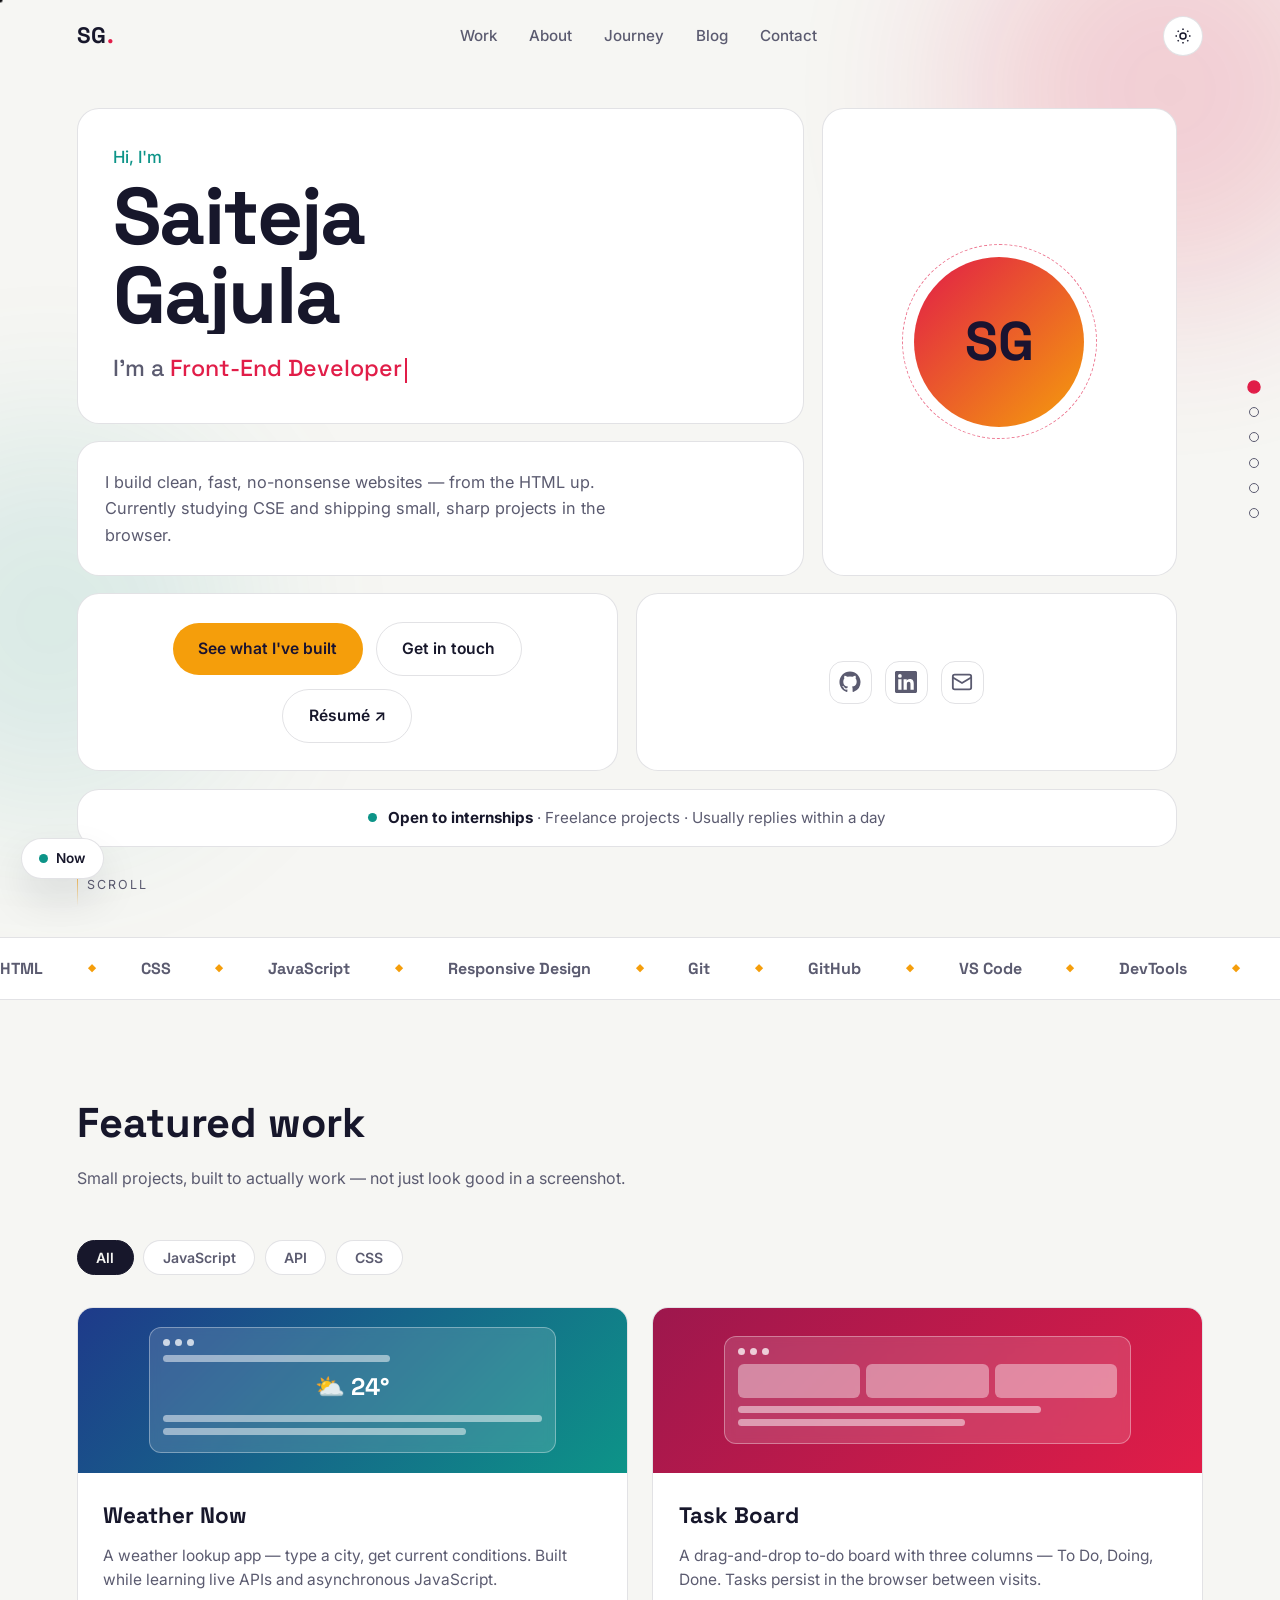
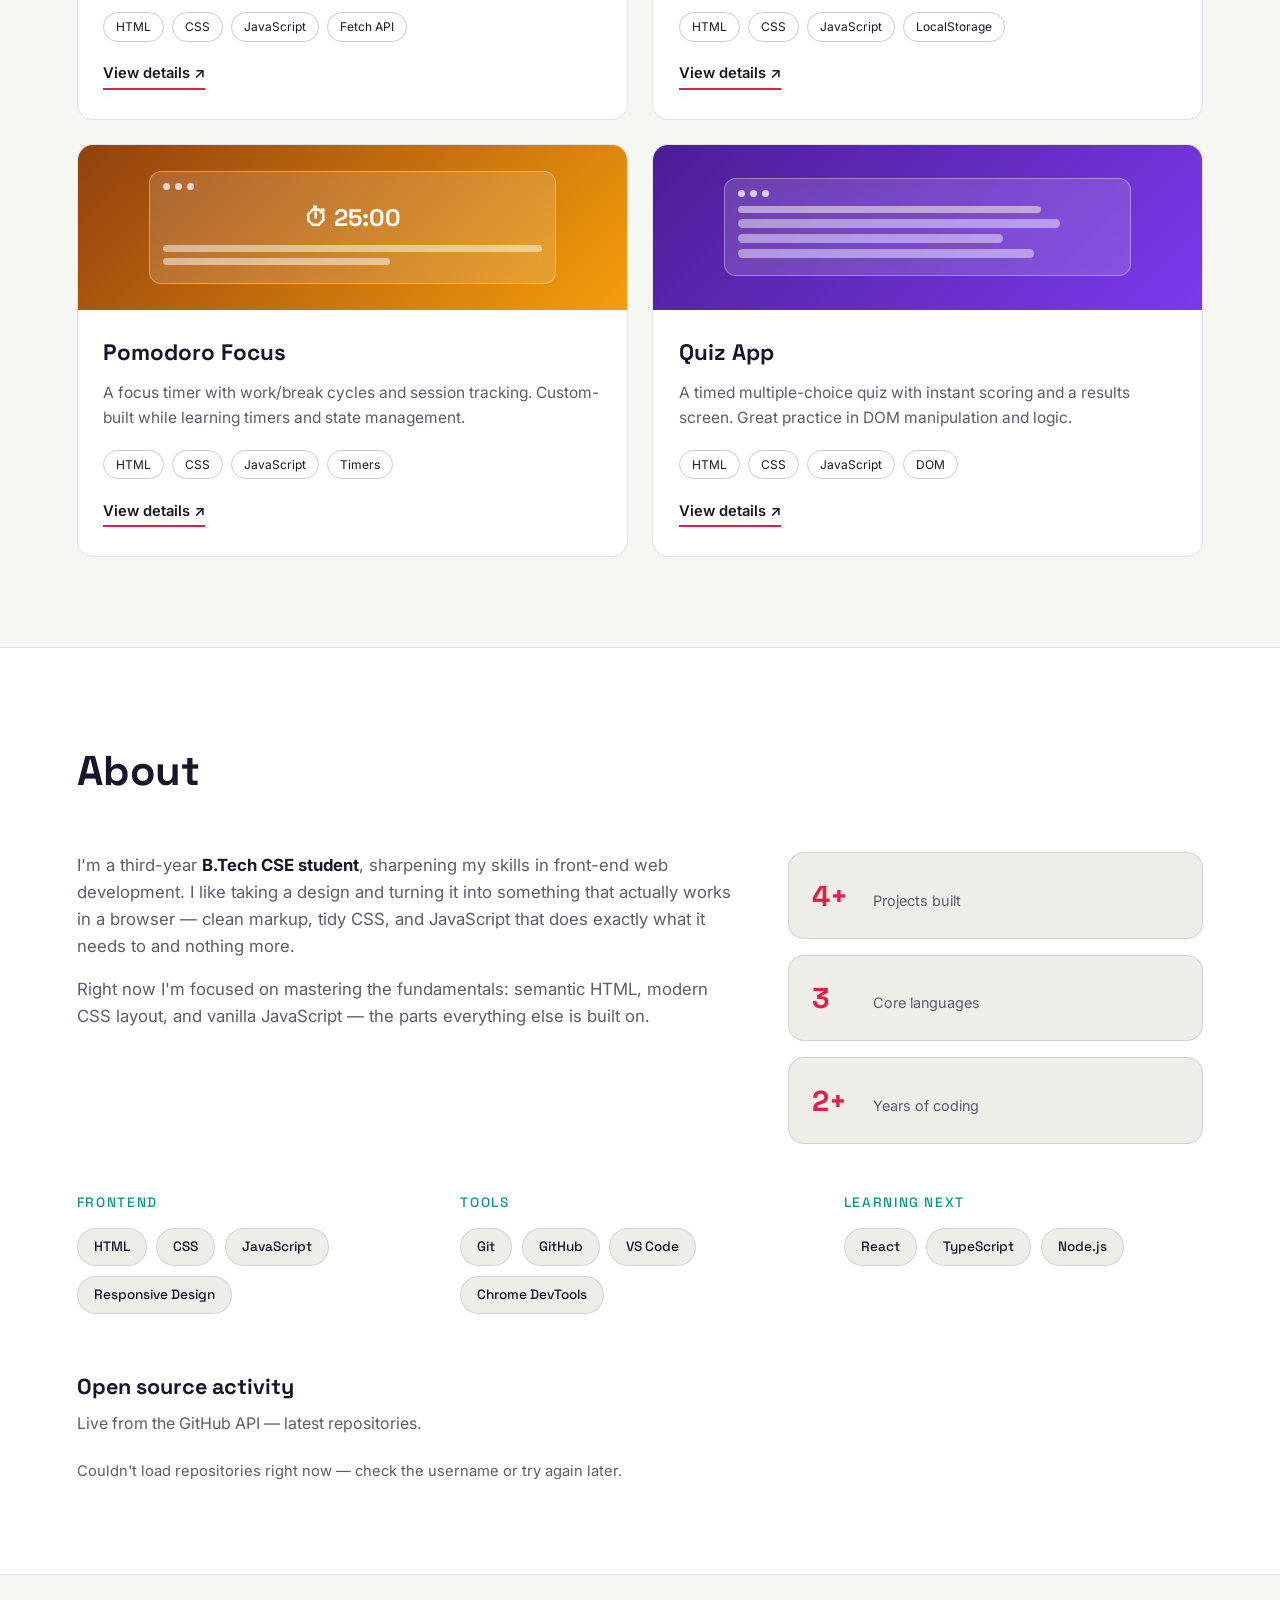
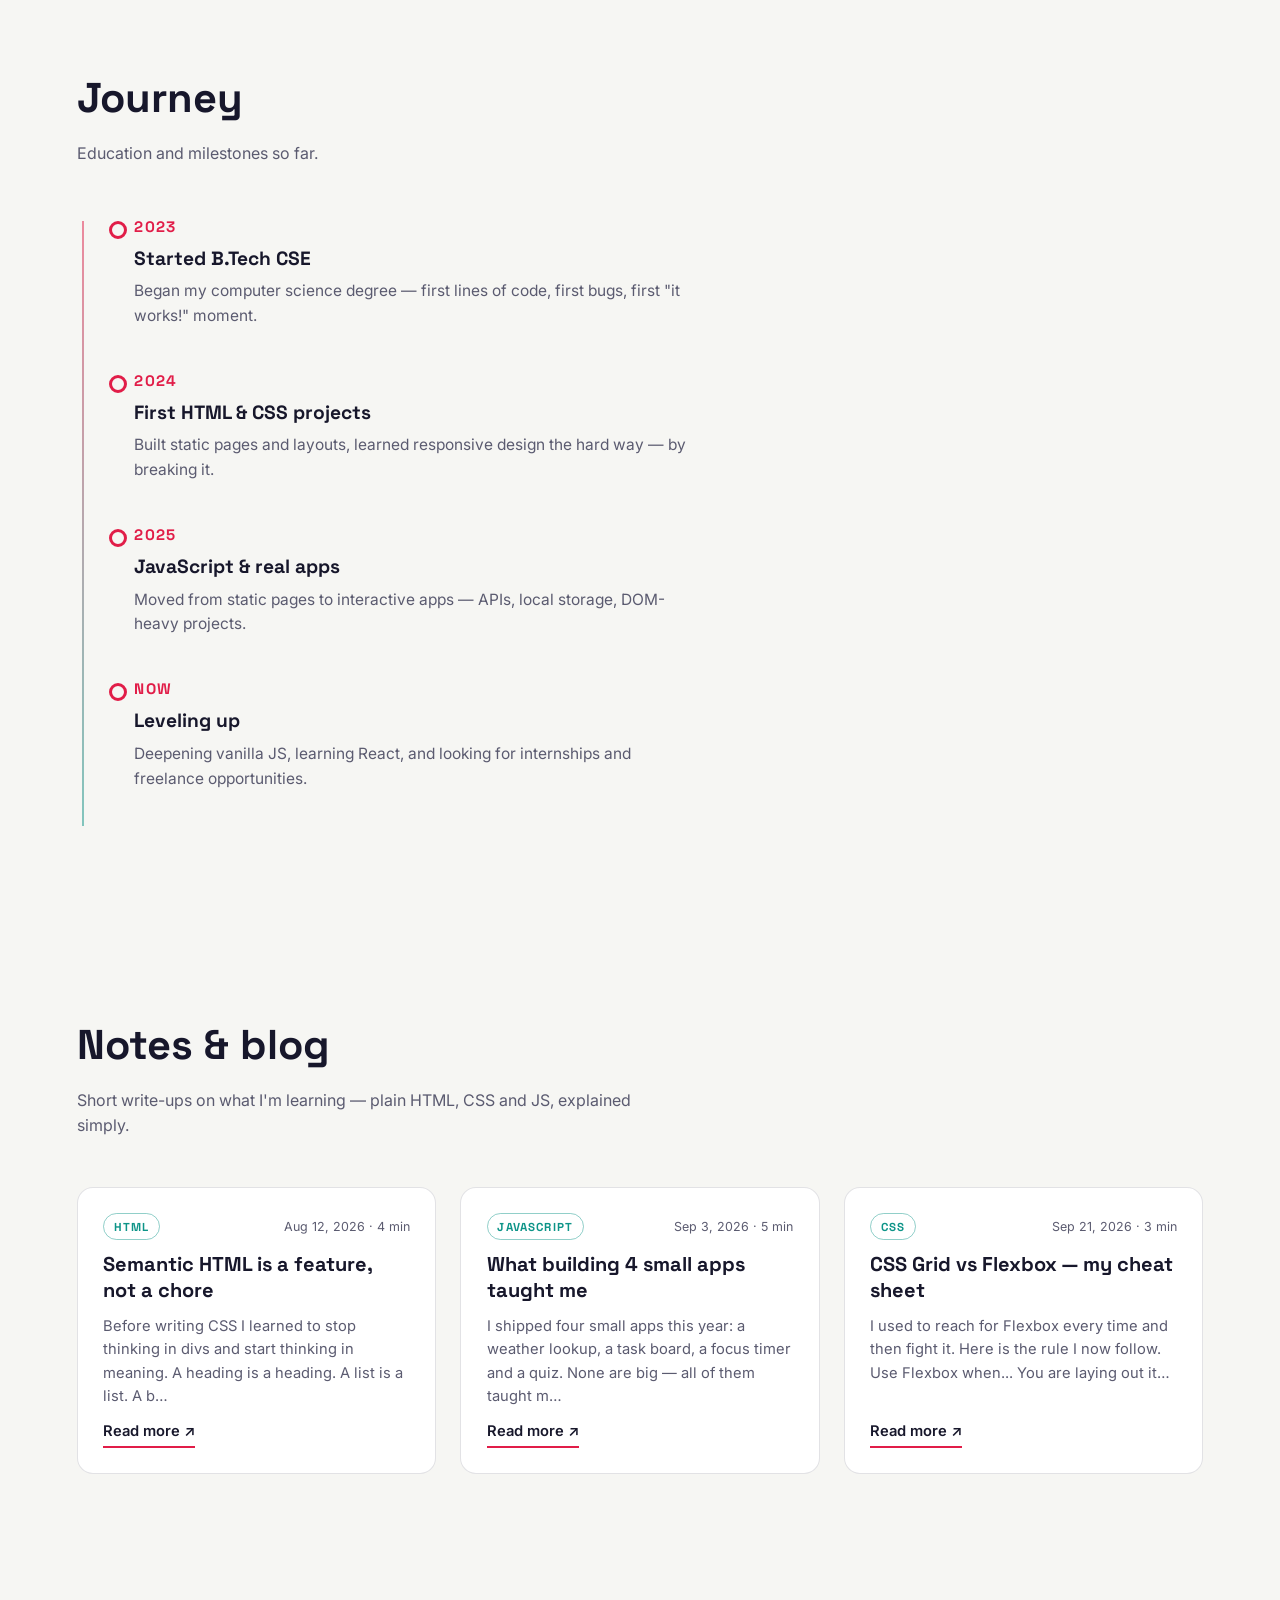
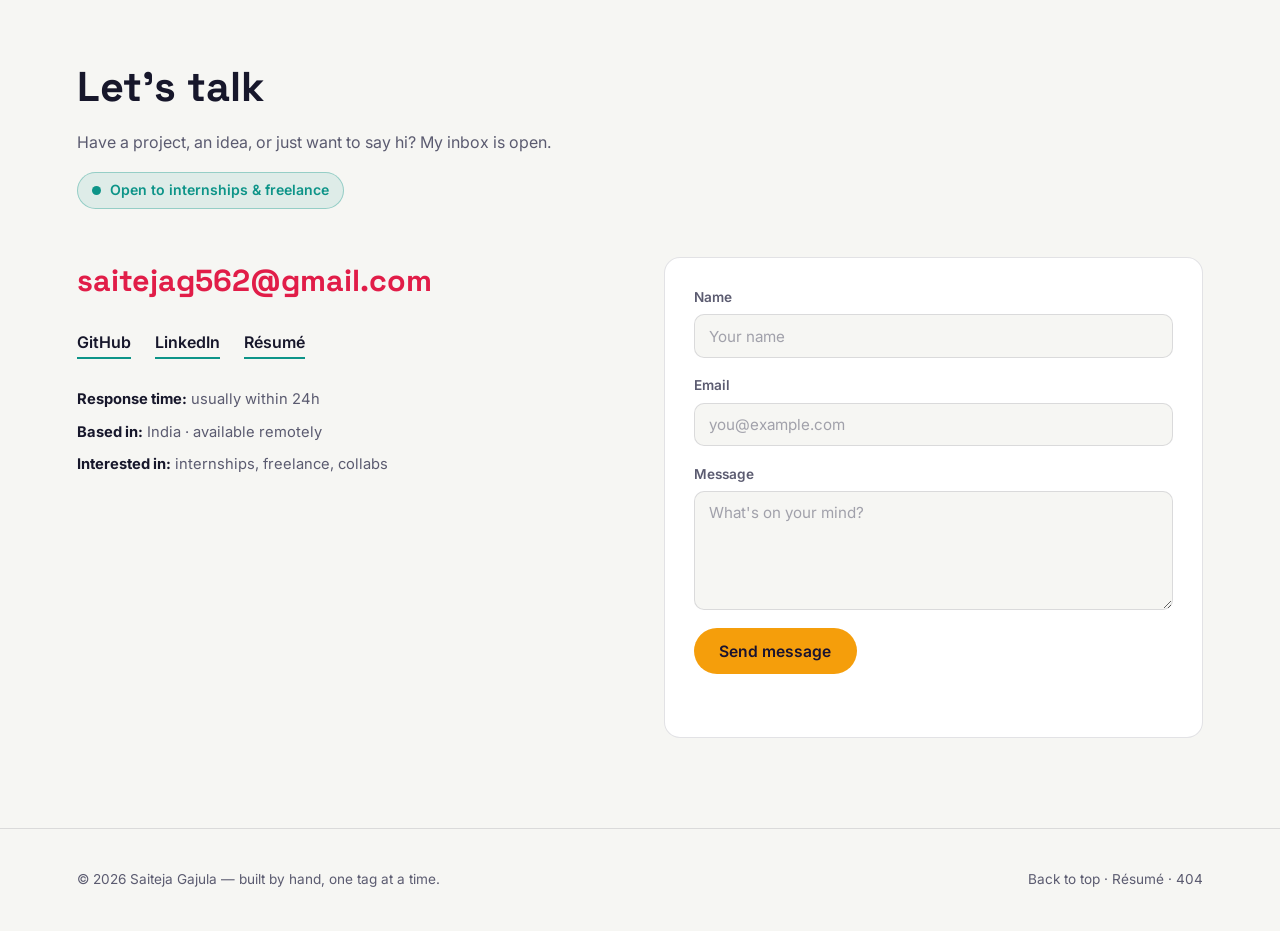
==== commit 86cbcb56: "Wire GitHub profile links and live repo feed" ====
--- a/index.html
+++ b/index.html
@@ -116,7 +116,7 @@
       </div>
 
       <div class="tile b-social reveal">
-        <a href="https://github.com/" target="_blank" rel="noopener" aria-label="GitHub">
+        <a href="https://github.com/Saiteja860" target="_blank" rel="noopener" aria-label="GitHub">
           <svg viewBox="0 0 24 24" width="22" height="22" fill="currentColor" aria-hidden="true"><path d="M12 .5C5.65.5.5 5.65.5 12c0 5.08 3.29 9.39 7.86 10.91.58.11.79-.25.79-.56v-2.17c-3.2.7-3.87-1.37-3.87-1.37-.52-1.33-1.28-1.68-1.28-1.68-1.04-.71.08-.7.08-.7 1.15.08 1.76 1.18 1.76 1.18 1.02 1.76 2.68 1.25 3.34.96.1-.75.4-1.25.72-1.54-2.55-.29-5.23-1.28-5.23-5.68 0-1.26.45-2.28 1.18-3.09-.12-.29-.51-1.46.11-3.05 0 0 .96-.31 3.15 1.18a10.9 10.9 0 0 1 5.74 0c2.19-1.49 3.15-1.18 3.15-1.18.62 1.59.23 2.76.11 3.05.74.81 1.18 1.83 1.18 3.09 0 4.41-2.69 5.38-5.25 5.67.41.36.78 1.06.78 2.14v3.17c0 .31.21.68.8.56A11.51 11.51 0 0 0 23.5 12C23.5 5.65 18.35.5 12 .5z"/></svg>
         </a>
         <a href="https://www.linkedin.com/" target="_blank" rel="noopener" aria-label="LinkedIn">
@@ -324,7 +324,7 @@
       <div class="contact-info reveal">
         <a href="mailto:saitejag562@gmail.com" class="contact-email">saitejag562@gmail.com</a>
         <div class="socials">
-          <a href="https://github.com/" target="_blank" rel="noopener">GitHub</a>
+          <a href="https://github.com/Saiteja860" target="_blank" rel="noopener">GitHub</a>
           <a href="https://www.linkedin.com/" target="_blank" rel="noopener">LinkedIn</a>
           <a href="resume.html" target="_blank" rel="noopener">Résumé</a>
         </div>
